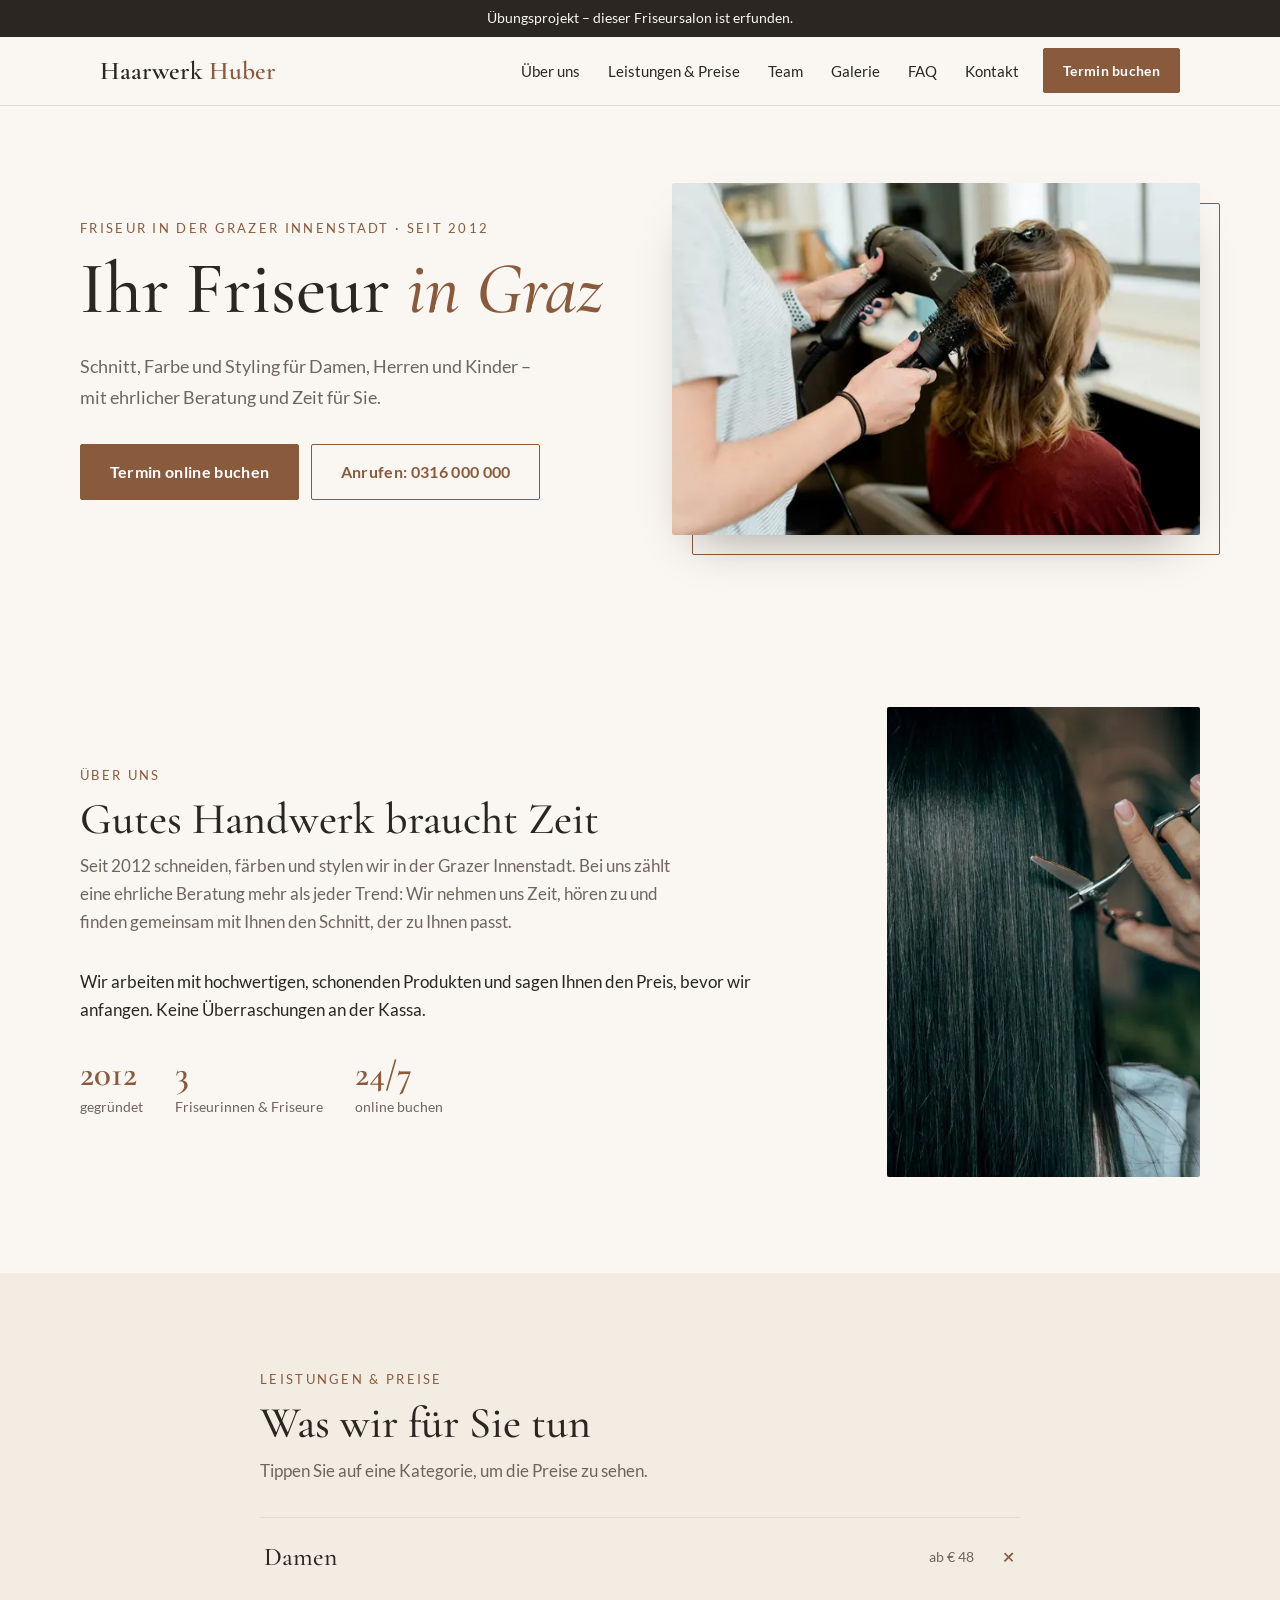
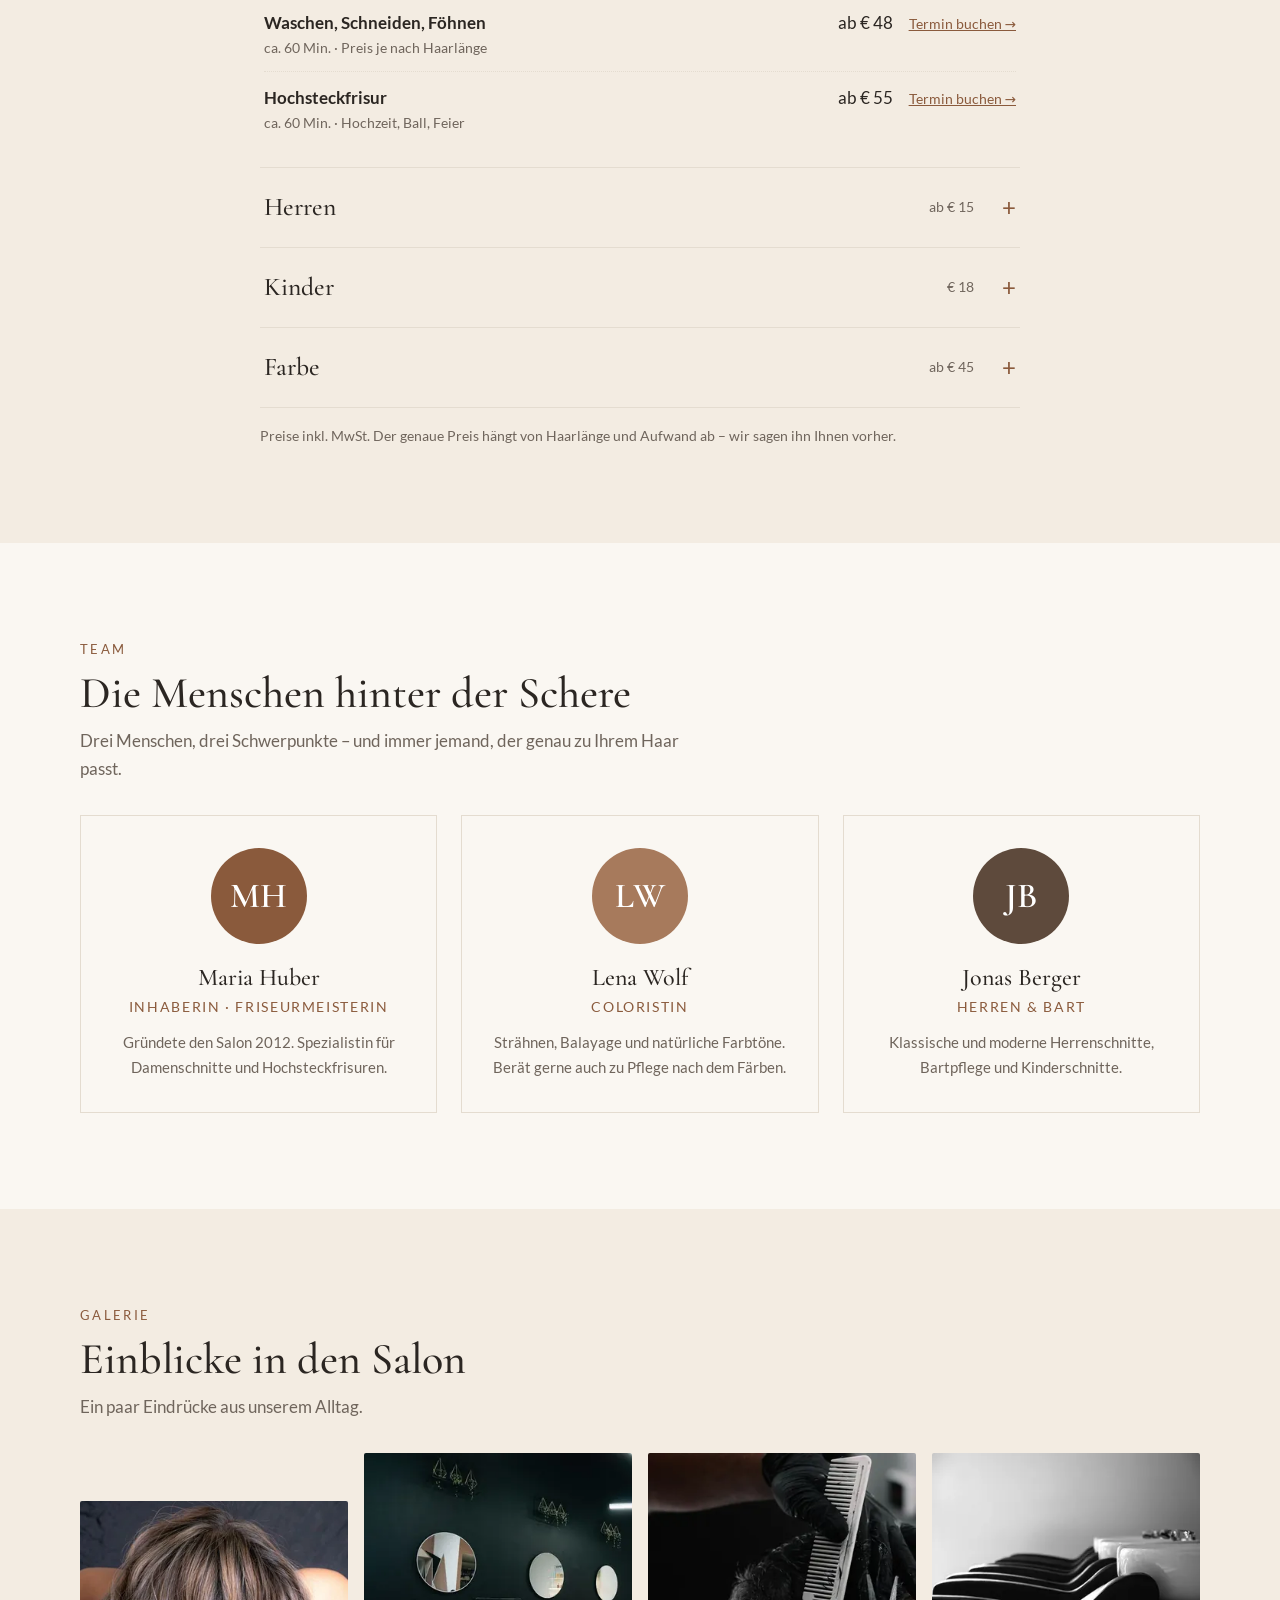
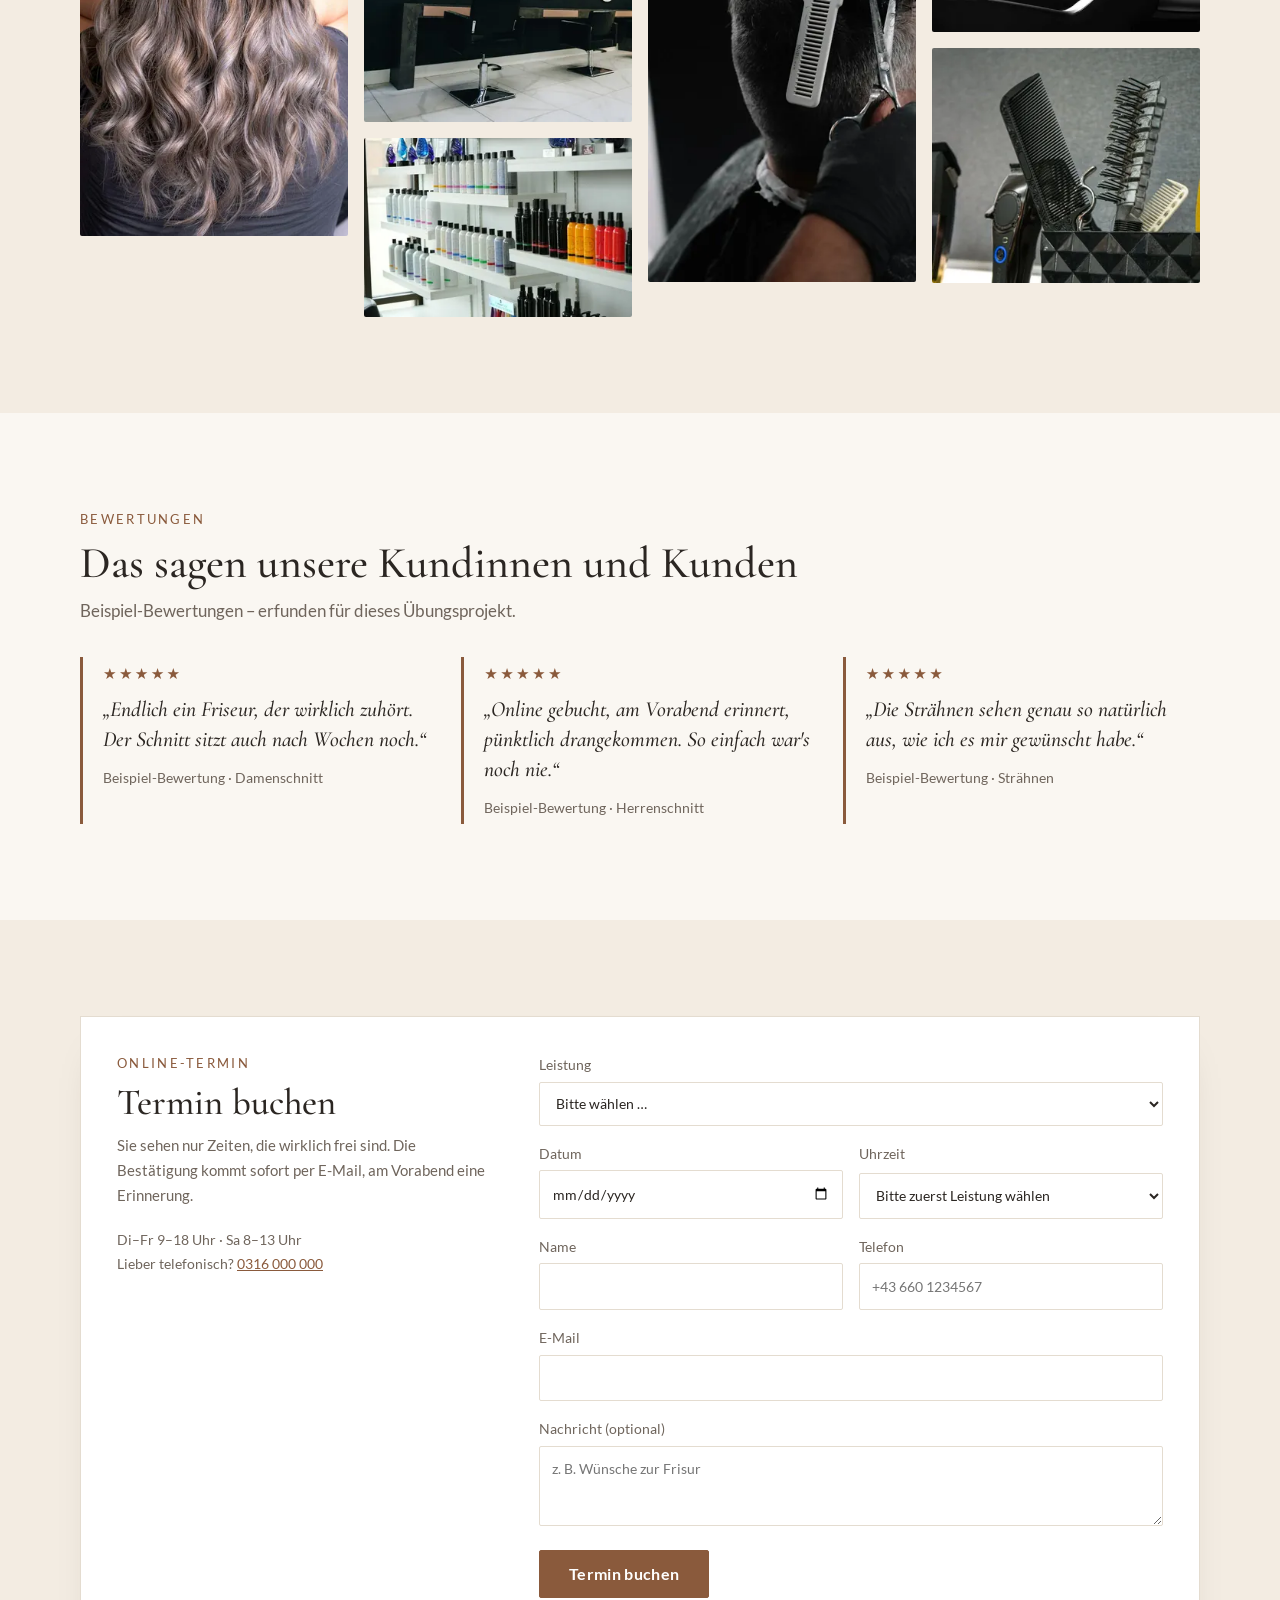
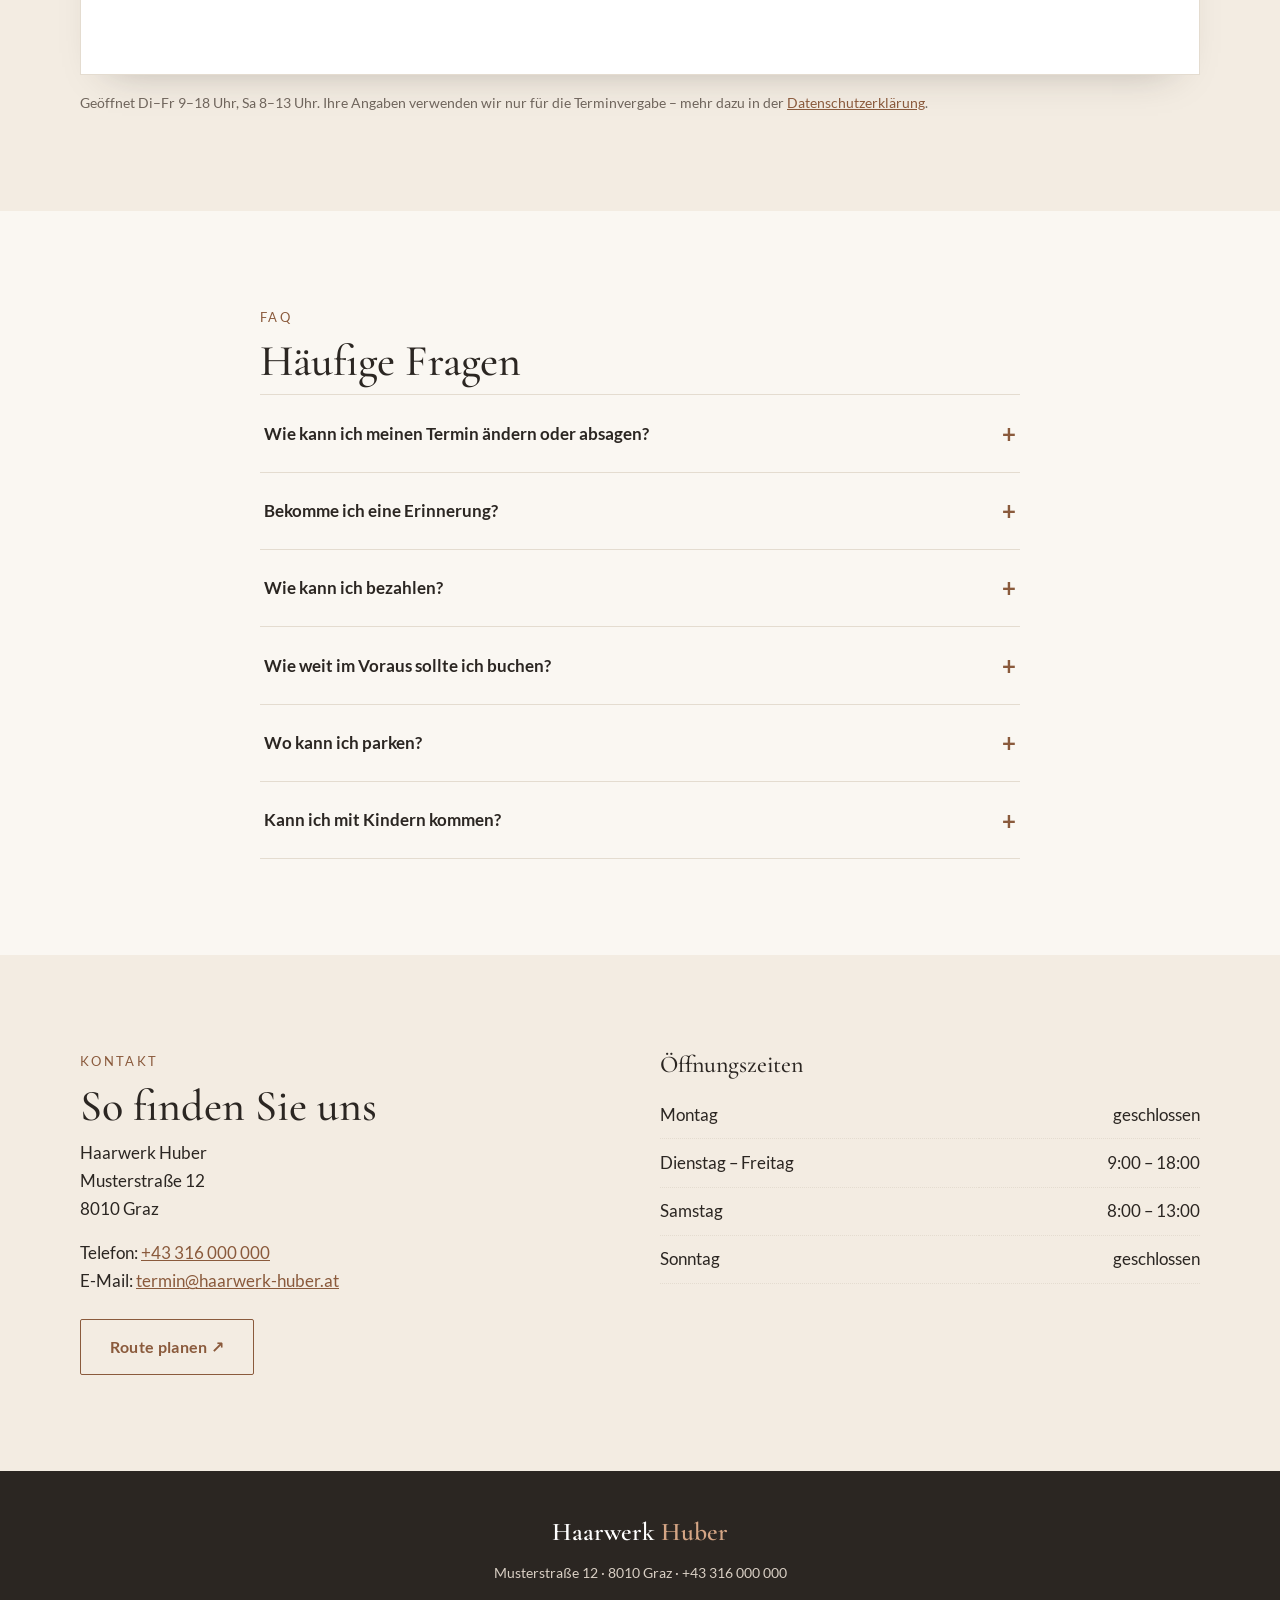
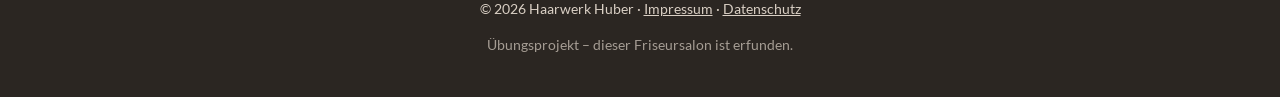
==== index.html @ efba08bb "SEO basics: structured data (HairSalon), Open Graph preview, sitemap, robots, WebP images - schema.o" ====
<!DOCTYPE html>
<html lang="de">
<head>
  <meta charset="UTF-8">
  <meta name="viewport" content="width=device-width, initial-scale=1.0">
  <title>Haarwerk Huber – Friseur in Graz | Termin online buchen</title>
  <meta name="description" content="Friseur in der Grazer Innenstadt für Damen, Herren und Kinder: Schnitt, Farbe, Styling. Freie Termine sofort sehen und online buchen.">
  <!-- Übungsprojekt: Google soll den erfundenen Salon NICHT in die Suche aufnehmen. Für einen echten Kunden diese Zeile löschen. -->
  <meta name="robots" content="noindex">
  <link rel="canonical" href="https://haarwerk-huber.vercel.app/">
  <meta name="theme-color" content="#faf7f2">

  <!-- Link-Vorschau (WhatsApp, Instagram, Facebook, LinkedIn …) -->
  <meta property="og:type" content="website">
  <meta property="og:locale" content="de_AT">
  <meta property="og:site_name" content="Haarwerk Huber">
  <meta property="og:title" content="Haarwerk Huber – Ihr Friseur in Graz">
  <meta property="og:description" content="Schnitt, Farbe und Styling für Damen, Herren und Kinder. Termin online buchen.">
  <meta property="og:url" content="https://haarwerk-huber.vercel.app/">
  <meta property="og:image" content="https://haarwerk-huber.vercel.app/img/og-image.jpg">
  <meta property="og:image:width" content="1200">
  <meta property="og:image:height" content="630">
  <meta property="og:image:alt" content="Haarwerk Huber, Friseur in Graz – Friseurin föhnt einer Kundin die Haare">
  <meta name="twitter:card" content="summary_large_image">

  <!-- Für Google: Was ist das für ein Geschäft? (schema.org "HairSalon") -->
  <script type="application/ld+json">
{
  "@context": "https://schema.org",
  "@type": "HairSalon",
  "name": "Haarwerk Huber",
  "description": "Friseur in der Grazer Innenstadt für Damen, Herren und Kinder: Schnitt, Farbe, Styling. Termin online buchen.",
  "url": "https://haarwerk-huber.vercel.app/",
  "image": "https://haarwerk-huber.vercel.app/img/og-image.jpg",
  "logo": "https://haarwerk-huber.vercel.app/apple-touch-icon.png",
  "telephone": "+43 316 000 000",
  "email": "termin@haarwerk-huber.at",
  "priceRange": "€€",
  "currenciesAccepted": "EUR",
  "paymentAccepted": "Bargeld, Bankomatkarte, Kreditkarte",
  "foundingDate": "2012",
  "address": {
    "@type": "PostalAddress",
    "streetAddress": "Musterstraße 12",
    "postalCode": "8010",
    "addressLocality": "Graz",
    "addressRegion": "Steiermark",
    "addressCountry": "AT"
  },
  "openingHoursSpecification": [
    {
      "@type": "OpeningHoursSpecification",
      "dayOfWeek": [
        "Tuesday",
        "Wednesday",
        "Thursday",
        "Friday"
      ],
      "opens": "09:00",
      "closes": "18:00"
    },
    {
      "@type": "OpeningHoursSpecification",
      "dayOfWeek": "Saturday",
      "opens": "08:00",
      "closes": "13:00"
    }
  ],
  "potentialAction": {
    "@type": "ReserveAction",
    "target": "https://haarwerk-huber.vercel.app/#termin",
    "name": "Termin online buchen"
  }
}
  </script>
  <link rel="preload" href="fonts/cormorant-garamond-latin-500-normal.woff2" as="font" type="font/woff2" crossorigin>
  <script>document.documentElement.classList.add('js');</script>
  <link rel="icon" href="favicon.svg" type="image/svg+xml">
  <link rel="apple-touch-icon" href="apple-touch-icon.png">
  <link rel="stylesheet" href="style.css">
</head>
<body>

  <div class="notice">Übungsprojekt – dieser Friseursalon ist erfunden.</div>

  <header class="site-header">
    <div class="inner">
      <a class="logo" href="#top">Haarwerk <span>Huber</span></a>
      <nav class="site-nav" id="site-nav" aria-label="Hauptmenü">
        <ul>
          <li><a href="#ueber-uns">Über uns</a></li>
          <li><a href="#preise">Leistungen &amp; Preise</a></li>
          <li><a href="#team">Team</a></li>
          <li><a href="#galerie">Galerie</a></li>
          <li><a href="#faq">FAQ</a></li>
          <li><a href="#kontakt">Kontakt</a></li>
        </ul>
      </nav>
      <button class="menu-toggle" type="button" aria-controls="site-nav" aria-expanded="false" aria-label="Menü öffnen">☰</button>
      <a class="button header-cta" href="#termin"><span class="long">Termin buchen</span><span class="short">Buchen</span></a>
    </div>
  </header>

  <main id="top">

    <section class="hero">
      <div class="inner">
        <div>
          <span class="eyebrow" data-intro>Friseur in der Grazer Innenstadt · seit 2012</span>
          <h1 data-intro style="--delay:.1s">Ihr Friseur <em>in Graz</em></h1>
          <p data-intro style="--delay:.2s">Schnitt, Farbe und Styling für Damen, Herren und Kinder – mit ehrlicher Beratung und Zeit für Sie.</p>
          <div class="actions" data-intro style="--delay:.3s">
            <a class="button" href="#termin">Termin online buchen</a>
            <a class="button secondary" href="tel:+43316000000">Anrufen: 0316 000 000</a>
          </div>
        </div>
        <figure class="hero-photo" data-intro style="--delay:.25s">
          <img src="img/hero-1200.webp" srcset="img/hero-600.webp 600w, img/hero-1200.webp 1200w" sizes="(max-width: 860px) 100vw, 540px" alt="Friseurin föhnt einer Kundin die Haare mit der Rundbürste" width="1200" height="801" fetchpriority="high">
        </figure>
      </div>
    </section>

    <section class="section" id="ueber-uns">
      <div class="container split">
        <div>
          <span class="eyebrow" data-reveal>Über uns</span>
          <h2 data-reveal>Gutes Handwerk braucht Zeit</h2>
          <p class="lead">Seit 2012 schneiden, färben und stylen wir in der Grazer Innenstadt. Bei uns zählt eine ehrliche Beratung mehr als jeder Trend: Wir nehmen uns Zeit, hören zu und finden gemeinsam mit Ihnen den Schnitt, der zu Ihnen passt.</p>
          <p>Wir arbeiten mit hochwertigen, schonenden Produkten und sagen Ihnen den Preis, bevor wir anfangen. Keine Überraschungen an der Kassa.</p>
          <div class="facts" data-reveal style="--delay:.1s">
            <div><strong>2012</strong><span>gegründet</span></div>
            <div><strong>3</strong><span>Friseurinnen &amp; Friseure</span></div>
            <div><strong>24/7</strong><span>online buchen</span></div>
          </div>
        </div>
        <img src="img/ueber-uns-800.webp" srcset="img/ueber-uns-400.webp 400w, img/ueber-uns-800.webp 800w" sizes="(max-width: 760px) 280px, 360px" alt="Schere schneidet langes dunkles Haar" width="800" height="1200" loading="lazy" data-reveal style="--delay:.15s">
      </div>
    </section>

    <section class="section alt" id="preise">
      <div class="narrow">
        <span class="eyebrow">Leistungen &amp; Preise</span>
        <h2 data-reveal>Was wir für Sie tun</h2>
        <p class="lead">Tippen Sie auf eine Kategorie, um die Preise zu sehen.</p>
        <div class="accordion" data-reveal>
        <details open>
          <summary>Damen <span class="from">ab € 48</span></summary>
          <div class="panel">
            <div class="price-row">
              <span class="name">Waschen, Schneiden, Föhnen<span class="meta">ca. 60 Min. · Preis je nach Haarlänge</span></span>
              <span class="price">ab € 48</span>
              <a class="book" href="#termin" data-service="Damen – Waschen, Schneiden, Föhnen">Termin buchen →</a>
            </div>
            <div class="price-row">
              <span class="name">Hochsteckfrisur<span class="meta">ca. 60 Min. · Hochzeit, Ball, Feier</span></span>
              <span class="price">ab € 55</span>
              <a class="book" href="#termin" data-service="Hochsteckfrisur">Termin buchen →</a>
            </div>
          </div>
        </details>
        <details>
          <summary>Herren <span class="from">ab € 15</span></summary>
          <div class="panel">
            <div class="price-row">
              <span class="name">Waschen, Schneiden, Styling<span class="meta">ca. 30 Min.</span></span>
              <span class="price">€ 29</span>
              <a class="book" href="#termin" data-service="Herren – Waschen, Schneiden, Styling">Termin buchen →</a>
            </div>
            <div class="price-row">
              <span class="name">Bart trimmen<span class="meta">ca. 15 Min. · Konturen und Pflege</span></span>
              <span class="price">€ 15</span>
              <a class="book" href="#termin" data-service="Bart trimmen">Termin buchen →</a>
            </div>
          </div>
        </details>
        <details>
          <summary>Kinder <span class="from">€ 18</span></summary>
          <div class="panel">
            <div class="price-row">
              <span class="name">Kinderschnitt bis 12 Jahre<span class="meta">ca. 30 Min. · mit viel Geduld</span></span>
              <span class="price">€ 18</span>
              <a class="book" href="#termin" data-service="Kinder bis 12 Jahre">Termin buchen →</a>
            </div>
          </div>
        </details>
        <details>
          <summary>Farbe <span class="from">ab € 45</span></summary>
          <div class="panel">
            <div class="price-row">
              <span class="name">Färben (Ansatz)<span class="meta">ca. 90 Min. · inkl. Pflege</span></span>
              <span class="price">ab € 45</span>
              <a class="book" href="#termin" data-service="Färben (Ansatz)">Termin buchen →</a>
            </div>
            <div class="price-row">
              <span class="name">Strähnen<span class="meta">ca. 120 Min. · Folien- oder Balayage-Technik</span></span>
              <span class="price">ab € 65</span>
              <a class="book" href="#termin" data-service="Strähnen">Termin buchen →</a>
            </div>
          </div>
        </details>
        </div>
        <p class="small">Preise inkl. MwSt. Der genaue Preis hängt von Haarlänge und Aufwand ab – wir sagen ihn Ihnen vorher.</p>
      </div>
    </section>

    <section class="section" id="team">
      <div class="container">
        <span class="eyebrow">Team</span>
        <h2 data-reveal>Die Menschen hinter der Schere</h2>
        <p class="lead">Drei Menschen, drei Schwerpunkte – und immer jemand, der genau zu Ihrem Haar passt.</p>
        <div class="team">
          <article class="member" data-reveal style="--delay:0.00s">
            <div class="avatar" aria-hidden="true">MH</div>
            <h3>Maria Huber</h3>
            <p class="role">Inhaberin · Friseurmeisterin</p>
            <p>Gründete den Salon 2012. Spezialistin für Damenschnitte und Hochsteckfrisuren.</p>
          </article>
          <article class="member" data-reveal style="--delay:0.12s">
            <div class="avatar" aria-hidden="true">LW</div>
            <h3>Lena Wolf</h3>
            <p class="role">Coloristin</p>
            <p>Strähnen, Balayage und natürliche Farbtöne. Berät gerne auch zu Pflege nach dem Färben.</p>
          </article>
          <article class="member" data-reveal style="--delay:0.24s">
            <div class="avatar" aria-hidden="true">JB</div>
            <h3>Jonas Berger</h3>
            <p class="role">Herren &amp; Bart</p>
            <p>Klassische und moderne Herrenschnitte, Bartpflege und Kinderschnitte.</p>
          </article>
        </div>
      </div>
    </section>

    <section class="section alt" id="galerie">
      <div class="container">
        <span class="eyebrow">Galerie</span>
        <h2 data-reveal>Einblicke in den Salon</h2>
        <p class="lead">Ein paar Eindrücke aus unserem Alltag.</p>
        <div class="gallery">
          <figure data-reveal style="--delay:0.0s"><img src="img/galerie-1-700.webp" srcset="img/galerie-1-350.webp 350w, img/galerie-1-700.webp 700w" sizes="(max-width: 640px) 50vw, 270px" alt="Gewellte, gesträhnte Haare von hinten" width="700" height="875" loading="lazy"></figure>
          <figure data-reveal style="--delay:0.1s"><img src="img/galerie-2-700.webp" srcset="img/galerie-2-350.webp 350w, img/galerie-2-700.webp 700w" sizes="(max-width: 640px) 50vw, 270px" alt="Salon mit runden Spiegeln und Friseurstühlen" width="700" height="702" loading="lazy"></figure>
          <figure data-reveal style="--delay:0.2s"><img src="img/galerie-3-700.webp" srcset="img/galerie-3-350.webp 350w, img/galerie-3-700.webp 700w" sizes="(max-width: 640px) 50vw, 270px" alt="Pflegeprodukte im Regal" width="700" height="467" loading="lazy"></figure>
          <figure data-reveal style="--delay:0.0s"><img src="img/galerie-4-700.webp" srcset="img/galerie-4-350.webp 350w, img/galerie-4-700.webp 700w" sizes="(max-width: 640px) 50vw, 270px" alt="Herrenschnitt mit Kamm und Schere" width="700" height="1120" loading="lazy"></figure>
          <figure data-reveal style="--delay:0.1s"><img src="img/galerie-5-700.webp" srcset="img/galerie-5-350.webp 350w, img/galerie-5-700.webp 700w" sizes="(max-width: 640px) 50vw, 270px" alt="Waschbecken im Salon" width="700" height="467" loading="lazy"></figure>
          <figure data-reveal style="--delay:0.2s"><img src="img/galerie-6-700.webp" srcset="img/galerie-6-350.webp 350w, img/galerie-6-700.webp 700w" sizes="(max-width: 640px) 50vw, 270px" alt="Kämme und Bürsten" width="700" height="612" loading="lazy"></figure>
        </div>
      </div>
    </section>

    <section class="section" id="bewertungen">
      <div class="container">
        <span class="eyebrow">Bewertungen</span>
        <h2 data-reveal>Das sagen unsere Kundinnen und Kunden</h2>
        <p class="lead">Beispiel-Bewertungen – erfunden für dieses Übungsprojekt.</p>
        <div class="reviews">
          <figure class="review" data-reveal style="--delay:0.00s">
            <div class="stars" aria-label="5 von 5 Sternen">★★★★★</div>
            <blockquote>„Endlich ein Friseur, der wirklich zuhört. Der Schnitt sitzt auch nach Wochen noch.“</blockquote>
            <figcaption>Beispiel-Bewertung · Damenschnitt</figcaption>
          </figure>
          <figure class="review" data-reveal style="--delay:0.12s">
            <div class="stars" aria-label="5 von 5 Sternen">★★★★★</div>
            <blockquote>„Online gebucht, am Vorabend erinnert, pünktlich drangekommen. So einfach war's noch nie.“</blockquote>
            <figcaption>Beispiel-Bewertung · Herrenschnitt</figcaption>
          </figure>
          <figure class="review" data-reveal style="--delay:0.24s">
            <div class="stars" aria-label="5 von 5 Sternen">★★★★★</div>
            <blockquote>„Die Strähnen sehen genau so natürlich aus, wie ich es mir gewünscht habe.“</blockquote>
            <figcaption>Beispiel-Bewertung · Strähnen</figcaption>
          </figure>
        </div>
      </div>
    </section>

    <section class="section alt">
      <div class="container">
        <div class="booking-card" id="termin">
          <div class="booking-intro">
            <span class="eyebrow">Online-Termin</span>
            <h2>Termin buchen</h2>
            <p class="lead">Sie sehen nur Zeiten, die wirklich frei sind. Die Bestätigung kommt sofort per E-Mail, am Vorabend eine Erinnerung.</p>
            <p class="small">Di–Fr 9–18 Uhr · Sa 8–13 Uhr<br>Lieber telefonisch? <a href="tel:+43316000000">0316 000 000</a></p>
          </div>
      <form id="booking-form">
        <label>Leistung
          <select name="service" required>
            <option value="">Bitte wählen …</option>
            <option>Damen – Waschen, Schneiden, Föhnen</option>
            <option>Herren – Waschen, Schneiden, Styling</option>
            <option>Kinder bis 12 Jahre</option>
            <option>Färben (Ansatz)</option>
            <option>Strähnen</option>
            <option>Bart trimmen</option>
            <option>Hochsteckfrisur</option>
          </select>
        </label>
        <div class="row">
          <label>Datum
            <input type="date" name="date" required>
          </label>
          <label>Uhrzeit
            <select name="time" required><option value="">Bitte wählen …</option></select>
          </label>
        </div>
        <div class="row">
          <label>Name
            <input type="text" name="name" autocomplete="name" required>
          </label>
          <label>Telefon
            <input type="tel" name="phone" autocomplete="tel" inputmode="tel" placeholder="+43 660 1234567" required>
          </label>
        </div>
        <label>E-Mail
          <input type="email" name="email" autocomplete="email" required>
        </label>
        <label>Nachricht (optional)
          <textarea name="message" placeholder="z. B. Wünsche zur Frisur"></textarea>
        </label>
        <label class="hp" aria-hidden="true">Website
          <input type="text" name="website" tabindex="-1" autocomplete="off">
        </label>
        <button type="submit" class="button">Termin buchen</button>
        <p id="form-status" role="status"></p>
      </form>
        </div>
        <p class="small">Geöffnet Di–Fr 9–18 Uhr, Sa 8–13 Uhr. Ihre Angaben verwenden wir nur für die Terminvergabe – mehr dazu in der <a href="datenschutz.html">Datenschutzerklärung</a>.</p>
      </div>
    </section>

    <section class="section" id="faq">
      <div class="narrow">
        <span class="eyebrow">FAQ</span>
        <h2 data-reveal>Häufige Fragen</h2>
        <div class="accordion faq" data-reveal>
        <details>
          <summary>Wie kann ich meinen Termin ändern oder absagen?</summary>
          <div class="panel"><p>In Ihrer Bestätigungs-E-Mail finden Sie einen Link, mit dem Sie den Termin bis 24 Stunden vorher selbst verschieben oder stornieren können. Danach rufen Sie uns bitte an: +43 316 000 000.</p></div>
        </details>
        <details>
          <summary>Bekomme ich eine Erinnerung?</summary>
          <div class="panel"><p>Ja. Am Abend vor Ihrem Termin schicken wir Ihnen eine kurze Erinnerung per E-Mail.</p></div>
        </details>
        <details>
          <summary>Wie kann ich bezahlen?</summary>
          <div class="panel"><p>Bar oder mit Karte (Bankomat, Kreditkarte).</p></div>
        </details>
        <details>
          <summary>Wie weit im Voraus sollte ich buchen?</summary>
          <div class="panel"><p>Für Schnitte reichen meist ein paar Tage. Für Farbe, Strähnen und Hochsteckfrisuren am Samstag buchen Sie am besten ein bis zwei Wochen vorher.</p></div>
        </details>
        <details>
          <summary>Wo kann ich parken?</summary>
          <div class="panel"><p>In der Umgebung gibt es Kurzparkzonen und eine Tiefgarage in wenigen Gehminuten. Mit der Straßenbahn sind Sie in fünf Minuten vom Jakominiplatz bei uns.</p></div>
        </details>
        <details>
          <summary>Kann ich mit Kindern kommen?</summary>
          <div class="panel"><p>Sehr gerne. Kinderschnitte bis 12 Jahre buchen Sie einfach online, wir nehmen uns dafür extra Zeit.</p></div>
        </details>
        </div>
      </div>
    </section>

    <section class="section alt" id="kontakt">
      <div class="container contact">
        <div>
          <span class="eyebrow">Kontakt</span>
          <h2 data-reveal>So finden Sie uns</h2>
          <address>
            <p>Haarwerk Huber<br>Musterstraße 12<br>8010 Graz</p>
            <p style="margin-top:1rem">
              Telefon: <a href="tel:+43316000000">+43 316 000 000</a><br>
              E-Mail: <a href="mailto:termin@haarwerk-huber.at">termin@haarwerk-huber.at</a>
            </p>
          </address>
          <p style="margin-top:1.5rem">
            <a class="button secondary" href="https://www.google.com/maps/search/?api=1&amp;query=Musterstra%C3%9Fe+12+8010+Graz" target="_blank" rel="noopener">Route planen ↗</a>
          </p>
        </div>
        <div id="oeffnungszeiten" data-reveal style="--delay:.1s">
          <h3>Öffnungszeiten</h3>
          <table>
            <tr><td>Montag</td><td>geschlossen</td></tr>
            <tr><td>Dienstag – Freitag</td><td>9:00 – 18:00</td></tr>
            <tr><td>Samstag</td><td>8:00 – 13:00</td></tr>
            <tr><td>Sonntag</td><td>geschlossen</td></tr>
          </table>
        </div>
      </div>
    </section>

  </main>

  <footer class="site-footer">
    <a class="logo" href="#top">Haarwerk <span>Huber</span></a>
    <p>Musterstraße 12 · 8010 Graz · +43 316 000 000</p>
    <p style="margin-top:0.75rem">© 2026 Haarwerk Huber · <a href="impressum.html">Impressum</a> · <a href="datenschutz.html">Datenschutz</a></p>
    <p style="margin-top:0.75rem;opacity:0.7">Übungsprojekt – dieser Friseursalon ist erfunden.</p>
  </footer>

  <script src="shared.js"></script>
  <script>
    // ── Menü (☰) auf dem Handy auf- und zuklappen ──
    const menuButton = document.querySelector('.menu-toggle');
    const nav = document.getElementById('site-nav');
    function setMenu(open) {
      nav.classList.toggle('open', open);
      menuButton.setAttribute('aria-expanded', String(open));
      menuButton.setAttribute('aria-label', open ? 'Menü schließen' : 'Menü öffnen');
      menuButton.textContent = open ? '✕' : '☰';
    }
    menuButton.addEventListener('click', () => setMenu(!nav.classList.contains('open')));
    nav.addEventListener('click', (e) => { if (e.target.closest('a')) setMenu(false); }); // Link gewählt → zu
    document.addEventListener('keydown', (e) => { if (e.key === 'Escape') setMenu(false); });

    // ── Header bekommt beim Scrollen einen Schatten ──
    const header = document.querySelector('.site-header');
    const onScroll = () => header.classList.toggle('scrolled', window.scrollY > 10);
    window.addEventListener('scroll', onScroll, { passive: true });
    onScroll();

    // ── Elemente weich einblenden, sobald sie ins Bild kommen ──
    // IntersectionObserver meldet, wenn ein Element sichtbar wird – ohne bei jedem Scroll-Pixel zu rechnen.
    const revealObserver = new IntersectionObserver((entries) => {
      entries.forEach((entry) => {
        if (entry.isIntersecting) {
          entry.target.classList.add('visible');
          revealObserver.unobserve(entry.target); // nur einmal einblenden
        }
      });
    }, { threshold: 0.12, rootMargin: '0px 0px -40px 0px' });
    document.querySelectorAll('[data-reveal]').forEach((el) => revealObserver.observe(el));
  </script>
  <script>
    const form = document.getElementById('booking-form');
    const status = document.getElementById('form-status');
    const dateInput = form.elements.date;
    const timeSelect = form.elements.time;
    const serviceSelect = form.elements.service;
    const phoneInput = form.elements.phone;

    dateInput.min = todayISO();

    // Freie Uhrzeiten neu laden, wenn Datum oder Leistung (= Dauer) sich ändert
    function updateTimes() {
      if (!serviceSelect.value) {
        timeSelect.innerHTML = '';
        timeSelect.add(new Option('Bitte zuerst Leistung wählen', ''));
        return;
      }
      loadFreeTimes(timeSelect, dateInput.value, { service: serviceSelect.value }, SERVICES[serviceSelect.value]);
    }
    updateTimes();
    dateInput.addEventListener('change', updateTimes);
    serviceSelect.addEventListener('change', updateTimes);

    phoneInput.addEventListener('input', () => phoneInput.setCustomValidity(''));

    form.addEventListener('submit', async (e) => {
      e.preventDefault();
      phoneInput.value = phoneInput.value.trim();
      if (!isValidPhone(phoneInput.value)) {
        phoneInput.setCustomValidity('Bitte eine gültige Telefonnummer eingeben, z. B. +43 660 1234567');
        phoneInput.reportValidity();
        return;
      }
      const button = form.querySelector('button');
      button.disabled = true;
      showStatus(status, '', 'Wird gesendet …');
      try {
        const data = await callBooking('POST', new FormData(form));
        showStatus(status, data.ok ? 'ok' : 'error', data.message);
        if (data.ok) form.reset();
        updateTimes(); // nach Erfolg zurücksetzen, nach "nicht frei" die aktuellen Zeiten zeigen
      } catch (err) {
        showStatus(status, 'error', 'Die Buchung konnte nicht gesendet werden. Bitte rufen Sie uns an: ' + PHONE);
      } finally {
        button.disabled = false;
      }
    });
  </script>
  <script>
    // ── "Termin buchen →" in der Preisliste: Leistung im Formular schon auswählen ──
    document.querySelectorAll('[data-service]').forEach((link) => {
      link.addEventListener('click', () => {
        const select = document.getElementById('booking-form').elements.service;
        select.value = link.dataset.service;
        select.dispatchEvent(new Event('change')); // lädt die freien Zeiten für diese Leistung
      });
    });
  </script>

</body>
</html>
---- style.css ----
/* Haarwerk Huber – gemeinsame Styles für alle Seiten
   Richtung A "warm & klassisch": Creme, Kupfer, Dunkelbraun; Cormorant Garamond + Lato.
   Schriften liegen im Ordner fonts/ (selbst gehostet, keine Verbindung zu Google → DSGVO). */

@font-face { font-family: "Cormorant Garamond"; font-weight: 500; font-style: normal; font-display: swap;
  src: url("fonts/cormorant-garamond-latin-500-normal.woff2") format("woff2"); }
@font-face { font-family: "Cormorant Garamond"; font-weight: 600; font-style: normal; font-display: swap;
  src: url("fonts/cormorant-garamond-latin-600-normal.woff2") format("woff2"); }
@font-face { font-family: "Cormorant Garamond"; font-weight: 500; font-style: italic; font-display: swap;
  src: url("fonts/cormorant-garamond-latin-500-italic.woff2") format("woff2"); }
@font-face { font-family: "Lato"; font-weight: 400; font-style: normal; font-display: swap;
  src: url("fonts/lato-latin-400-normal.woff2") format("woff2"); }
@font-face { font-family: "Lato"; font-weight: 700; font-style: normal; font-display: swap;
  src: url("fonts/lato-latin-700-normal.woff2") format("woff2"); }

:root {
  --bg: #faf7f2;
  --bg-alt: #f3ece2;
  --text: #2b2622;
  --muted: #6f655c;
  --accent: #8a5a3c;
  --accent-dark: #6f4630;
  --line: #e4dcd0;
  --serif: "Cormorant Garamond", Georgia, "Times New Roman", serif;
  --sans: "Lato", system-ui, -apple-system, "Segoe UI", sans-serif;
  --header-h: 4.25rem;
}
* { box-sizing: border-box; margin: 0; padding: 0; }
html { scroll-behavior: smooth; scroll-padding-top: calc(var(--header-h) + 1rem); }
@media (prefers-reduced-motion: reduce) { html { scroll-behavior: auto; } }
body {
  font-family: var(--sans);
  background: var(--bg);
  color: var(--text);
  line-height: 1.65;
  font-size: 1.0625rem;
}
img { max-width: 100%; display: block; }
a { color: var(--accent); }
h1, h2, h3 { font-family: var(--serif); font-weight: 500; line-height: 1.15; }
h2 { font-size: clamp(2rem, 5vw, 2.75rem); color: var(--text); margin-bottom: 0.5rem; }
h3 { font-size: 1.5rem; }
.eyebrow {
  font-family: var(--sans); font-size: 0.8rem; letter-spacing: 0.18em; text-transform: uppercase;
  color: var(--accent); margin-bottom: 0.5rem; display: block;
}
.lead { color: var(--muted); max-width: 38rem; margin-bottom: 2rem; }
.small { color: var(--muted); font-size: 0.9rem; margin-top: 1rem; }

.notice {
  background: var(--text); color: var(--bg); text-align: center;
  font-size: 0.85rem; padding: 0.45rem 1rem;
}

/* ───────── Buttons ───────── */
.button {
  display: inline-block; padding: 0.85rem 1.8rem; min-height: 44px;
  background: var(--accent); color: #fff; text-decoration: none;
  font-family: var(--sans); font-size: 1rem; font-weight: 700; letter-spacing: 0.02em;
  border: 1px solid var(--accent); border-radius: 2px; cursor: pointer;
  transition: background 0.2s, color 0.2s;
}
.button:hover { background: var(--accent-dark); border-color: var(--accent-dark); }
.button.secondary, .button.ghost { background: transparent; color: var(--accent); }
.button.secondary:hover, .button.ghost:hover { background: var(--accent); color: #fff; }
.button.light { background: transparent; color: #fff; border-color: rgba(255,255,255,0.8); }
.button.light:hover { background: #fff; color: var(--text); }
:focus-visible { outline: 2px solid var(--accent); outline-offset: 3px; }

/* ───────── Kopfzeile mit Menü (bleibt oben stehen) ───────── */
.site-header {
  position: sticky; top: 0; z-index: 50; transition: box-shadow 0.3s;
  background: rgba(250, 247, 242, 0.96);
  border-bottom: 1px solid var(--line);
  backdrop-filter: blur(6px);
}
.site-header .inner {
  max-width: 1120px; margin: 0 auto; padding: 0 1.25rem; height: var(--header-h);
  display: flex; align-items: center; gap: 1.5rem;
}
.site-header.scrolled { box-shadow: 0 6px 20px -10px rgba(43, 38, 34, 0.35); }
.logo { font-family: var(--serif); font-size: 1.6rem; font-weight: 600; color: var(--text); text-decoration: none; white-space: nowrap; }
.logo span { color: var(--accent); }
.site-nav { margin-left: auto; }
.site-nav ul { list-style: none; display: flex; gap: 1.75rem; }
.site-nav a { color: var(--text); text-decoration: none; font-size: 0.95rem; padding: 0.5rem 0; }
.site-nav a:hover { color: var(--accent); }
.header-cta .short { display: none; }
.header-cta { padding: 0.6rem 1.2rem; font-size: 0.9rem; white-space: nowrap; min-height: 0; }
.menu-toggle {
  display: none; margin-left: auto; background: none; border: 1px solid var(--line); border-radius: 2px;
  width: 44px; height: 44px; cursor: pointer; color: var(--text); font-size: 1.4rem; line-height: 1;
}

/* Handy: Menü wird zum Aufklappmenü (☰) */
@media (max-width: 860px) {
  .menu-toggle { display: block; }
  .header-cta { padding: 0.55rem 0.9rem; }
  .site-nav {
    position: absolute; top: var(--header-h); left: 0; right: 0; margin: 0;
    background: var(--bg); border-bottom: 1px solid var(--line);
    box-shadow: 0 12px 24px rgba(43, 38, 34, 0.08);
    display: none;
  }
  .site-nav.open { display: block; }
  .site-nav ul { flex-direction: column; gap: 0; padding: 0.5rem 1.25rem 1rem; }
  .site-nav a { display: block; padding: 0.85rem 0; border-bottom: 1px solid var(--line); font-size: 1.05rem; }
  .site-nav li:last-child a { border-bottom: none; }
}
@media (max-width: 860px) { .site-header .inner { gap: 0.75rem; } }
@media (max-width: 480px) { .logo { font-size: 1.35rem; } .header-cta .long { display: none; } .header-cta .short { display: inline; } }

/* ───────── Hero: Text links, Foto rechts (Foto behält seine Form) ───────── */
.hero { padding: clamp(2.5rem, 6vw, 5rem) 1.25rem; overflow: hidden; }
.hero .inner {
  max-width: 1120px; margin: 0 auto;
  display: grid; grid-template-columns: 1fr 1fr; gap: clamp(2rem, 5vw, 4.5rem); align-items: center;
}
.hero h1 { font-size: clamp(2.8rem, 6.5vw, 4.6rem); font-weight: 500; }
.hero h1 em { font-style: italic; color: var(--accent); }
.hero p { font-size: 1.15rem; max-width: 30rem; margin: 1.25rem 0 2rem; color: var(--muted); }
.hero .actions { display: flex; flex-wrap: wrap; gap: 0.75rem; }
.hero-photo { position: relative; }
.hero-photo img { width: 100%; height: auto; border-radius: 2px; box-shadow: 0 24px 48px -24px rgba(43, 38, 34, 0.45); }
.hero-photo::before { /* versetzter Rahmen hinter dem Foto */
  content: ""; position: absolute; inset: 1.25rem -1.25rem -1.25rem 1.25rem;
  border: 1px solid var(--accent); border-radius: 2px; z-index: -1;
}
.hero .facts { margin-top: 2.5rem; }
@media (max-width: 860px) {
  .hero .inner { grid-template-columns: 1fr; }
  .hero-photo { margin-right: 1.25rem; }
}

/* ───────── Abschnitte ───────── */
.section { padding: clamp(3.5rem, 8vw, 6rem) 1.25rem; }
.section.alt { background: var(--bg-alt); }
.container { max-width: 1120px; margin: 0 auto; }
.narrow { max-width: 760px; margin: 0 auto; }

/* Über uns: Text + Bild nebeneinander */
.split { display: grid; grid-template-columns: 1.4fr 0.6fr; gap: clamp(2rem, 6vw, 5rem); align-items: center; }
.split img { width: 100%; max-width: 360px; height: auto; justify-self: end; border-radius: 2px; }
.facts { display: flex; flex-wrap: wrap; gap: 2rem; margin-top: 2rem; }
.facts strong { display: block; font-family: var(--serif); font-size: 2.2rem; font-weight: 600; color: var(--accent); line-height: 1; }
.facts span { color: var(--muted); font-size: 0.9rem; }
@media (max-width: 760px) { .split { grid-template-columns: 1fr; } .split img { max-width: 280px; justify-self: start; } }

/* Preise: Aufklapp-Liste (details/summary) */
.accordion { border-top: 1px solid var(--line); }
.accordion details { border-bottom: 1px solid var(--line); }
.accordion summary {
  list-style: none; cursor: pointer; min-height: 44px;
  display: flex; align-items: center; justify-content: space-between; gap: 1rem;
  padding: 1.15rem 0.25rem; font-family: var(--serif); font-size: 1.6rem; font-weight: 500;
}
.accordion summary::-webkit-details-marker { display: none; }
.accordion summary::after {
  content: "+"; font-family: var(--sans); font-size: 1.5rem; color: var(--accent);
  transition: transform 0.2s;
}
.accordion details[open] summary::after { transform: rotate(45deg); }
.accordion summary .from { font-family: var(--sans); font-size: 0.9rem; color: var(--muted); margin-left: auto; margin-right: 0.75rem; }
.accordion .panel { padding: 0 0.25rem 1.25rem; }
.price-row {
  display: grid; grid-template-columns: 1fr auto auto; align-items: baseline; gap: 0.5rem 1rem;
  padding: 0.75rem 0; border-bottom: 1px dotted var(--line);
}
.price-row:last-child { border-bottom: none; }
.price-row .name { font-weight: 700; }
.price-row .meta { display: block; color: var(--muted); font-size: 0.85rem; font-weight: 400; }
.price-row .price { white-space: nowrap; }
.price-row .book { font-size: 0.85rem; white-space: nowrap; }
@media (max-width: 520px) {
  .price-row { grid-template-columns: 1fr auto; }
  .price-row .book { grid-column: 1 / -1; }
}

/* FAQ nutzt dieselbe Aufklapp-Optik, nur kleiner */
.accordion.faq summary { font-family: var(--sans); font-size: 1.05rem; font-weight: 700; }
.accordion.faq .panel p { color: var(--muted); max-width: 44rem; }

/* Team */
.team { display: grid; grid-template-columns: repeat(auto-fit, minmax(220px, 1fr)); gap: 1.5rem; }
.member { background: var(--bg); border: 1px solid var(--line); padding: 2rem 1.5rem; text-align: center; transition: transform 0.3s, box-shadow 0.3s; }
.member:hover { transform: translateY(-4px); box-shadow: 0 16px 32px -20px rgba(43, 38, 34, 0.4); }
.avatar {
  width: 96px; height: 96px; margin: 0 auto 1.25rem; border-radius: 50%;
  display: grid; place-items: center;
  background: var(--accent); color: #fff; font-family: var(--serif); font-size: 2.2rem; font-weight: 600;
}
.member:nth-child(2) .avatar { background: #a77a5c; }
.member:nth-child(3) .avatar { background: #5e4a3c; }
.member .role { color: var(--accent); font-size: 0.85rem; letter-spacing: 0.12em; text-transform: uppercase; margin: 0.25rem 0 0.75rem; }
.member p:last-child { color: var(--muted); font-size: 0.95rem; }

/* Galerie */
.gallery { columns: 4 220px; column-gap: 1rem; }
.gallery figure { break-inside: avoid; margin-bottom: 1rem; overflow: hidden; border-radius: 2px; background: var(--line); }
.gallery img { width: 100%; height: auto; transition: transform 0.6s cubic-bezier(.2,.7,.2,1); }
.gallery figure:hover img { transform: scale(1.04); }
.gallery figure:first-child { margin-top: 3rem; } /* versetzter Start = lockereres Bild */
@media (max-width: 640px) { .gallery { columns: 2; column-gap: 0.75rem; } .gallery figure { margin-bottom: 0.75rem; } .gallery figure:first-child { margin-top: 1.5rem; } }

/* Bewertungen */
.reviews { display: grid; grid-template-columns: repeat(auto-fit, minmax(240px, 1fr)); gap: 1.5rem; }
.review { border-left: 3px solid var(--accent); padding: 0.25rem 0 0.25rem 1.25rem; }
.review blockquote { font-family: var(--serif); font-style: italic; font-size: 1.35rem; line-height: 1.4; }
.review figcaption { color: var(--muted); font-size: 0.9rem; margin-top: 0.75rem; }
.stars { color: var(--accent); letter-spacing: 0.15em; font-size: 0.95rem; margin-bottom: 0.5rem; }

/* Kontakt + Öffnungszeiten */
.contact { display: grid; grid-template-columns: 1fr 1fr; gap: 2.5rem; }
@media (max-width: 700px) { .contact { grid-template-columns: 1fr; } }
.contact h3 { margin-bottom: 0.75rem; }
.contact address { font-style: normal; }

/* ───────── Tabellen, Formular (auch termin.html) ───────── */
table { width: 100%; border-collapse: collapse; }
td { padding: 0.6rem 0; border-bottom: 1px dotted var(--line); }
td:last-child { text-align: right; white-space: nowrap; }
form { display: grid; gap: 1rem; }
.row { display: grid; grid-template-columns: 1fr 1fr; gap: 1rem; }
@media (max-width: 560px) { .row { grid-template-columns: 1fr; } }
label { display: grid; gap: 0.3rem; font-size: 0.9rem; color: var(--muted); }
input, select, textarea {
  font: inherit; color: var(--text); background: #fff; min-height: 44px;
  border: 1px solid var(--line); border-radius: 2px; padding: 0.65rem 0.75rem;
}
input:focus, select:focus, textarea:focus { outline: 2px solid var(--accent); outline-offset: 0; border-color: var(--accent); }
textarea { min-height: 5rem; resize: vertical; }
form button { justify-self: start; margin-top: 0.5rem; }
form button:disabled { opacity: 0.6; cursor: wait; }
.hp { position: absolute; left: -9999px; }
#form-status { min-height: 1.5rem; }
#form-status.ok { color: #2f6b3a; }
#form-status.error { color: #a33a2a; }
.booking-card { background: #fff; border: 1px solid var(--line); padding: clamp(1.5rem, 4vw, 2.25rem); box-shadow: 0 20px 40px -28px rgba(43, 38, 34, 0.35); }
.booking-card { display: grid; grid-template-columns: 0.75fr 1.25fr; gap: clamp(1.5rem, 4vw, 3rem); align-items: start; }
@media (max-width: 860px) { .booking-card { grid-template-columns: 1fr; gap: 0.5rem; } .booking-intro .small { display: none; } }
.booking-card h2 { font-size: clamp(1.9rem, 4vw, 2.3rem); }
.booking-card .lead { margin-bottom: 1.25rem; font-size: 0.95rem; }
#termin.section { padding-top: clamp(2.5rem, 6vw, 4rem); }

/* ───────── Fußzeile ───────── */
.site-footer { background: var(--text); color: #d9cfc4; text-align: center; font-size: 0.9rem; padding: 2.5rem 1.25rem; }
.site-footer a { color: inherit; }
.site-footer .logo { color: #fff; display: inline-block; margin-bottom: 0.5rem; }
.site-footer .logo span { color: #d4a585; } /* hellerer Kupferton: genug Kontrast auf Dunkelbraun */

/* ───────── Unterseiten (termin.html, Impressum, Datenschutz) ───────── */
header.small-header { text-align: center; padding: 2.5rem 1.5rem 2rem; border-bottom: 1px solid var(--line); }
header.small-header h1 { font-size: clamp(2.2rem, 5vw, 3rem); font-weight: 600; }
header.small-header a { color: inherit; text-decoration: none; }
header.small-header p { color: var(--muted); margin-top: 0.25rem; }
/* nur auf den Unterseiten (body class="subpage"), nicht auf der Startseite */
.subpage > main { max-width: 760px; margin: 0 auto; padding: 0 1.5rem; }
.subpage > main > section { padding: 3rem 0; }
.subpage > main h2 { font-size: 1.9rem; margin-bottom: 1rem; }
.subpage > footer { text-align: center; font-size: 0.85rem; color: var(--muted); padding: 2rem 1rem 3rem; }
.subpage > footer a { color: inherit; }
.details { width: 100%; margin: 1rem 0 2rem; }
.details td:first-child { color: var(--muted); width: 35%; }
.details td:last-child { text-align: left; white-space: normal; }
.actions { display: flex; flex-wrap: wrap; gap: 0.75rem; }
button.button { font-size: 1rem; }
.hidden { display: none !important; }
#move-form { margin-top: 2rem; }
.badge { display: inline-block; font-size: 0.85rem; padding: 0.15rem 0.6rem; border-radius: 2px; background: var(--line); }
.badge.cancelled { background: #f3d9d4; color: #a33a2a; }
.legal h2 { font-size: 1.5rem; margin: 2rem 0 0.75rem; }
.legal h2:first-child { margin-top: 0; }
.legal p, .legal ul { margin-bottom: 1rem; }
.legal ul { padding-left: 1.25rem; }
.fictional { background: var(--bg-alt); border-left: 3px solid var(--accent); padding: 0.75rem 1rem; font-size: 0.9rem; margin-bottom: 2rem; }

/* ───────── Bewegung ───────── */
/* Aufklappen der Preise/FAQ weich animieren (Chrome/Edge; andere Browser klappen einfach auf) */
:root { interpolate-size: allow-keywords; }
.accordion details::details-content {
  height: 0; overflow: clip;
  transition: height 0.35s ease, content-visibility 0.35s allow-discrete;
}
.accordion details[open]::details-content { height: auto; }

/* Beim Scrollen weich einblenden. Nur wenn JavaScript läuft (Klasse "js" am <html>),
   sonst bleibt alles sichtbar. */
.js [data-reveal] {
  opacity: 0; transform: translateY(28px);
  transition: opacity 0.8s ease, transform 0.8s cubic-bezier(.2,.7,.2,1);
  transition-delay: var(--delay, 0s);
}
.js [data-reveal].visible { opacity: 1; transform: none; }

/* Hero beim Laden: Text und Foto kommen nacheinander */
.js .hero [data-intro] { opacity: 0; transform: translateY(18px); animation: intro 0.9s cubic-bezier(.2,.7,.2,1) forwards; animation-delay: var(--delay, 0s); }
.js .hero .hero-photo[data-intro] { transform: translateY(0) scale(0.97); }
@keyframes intro { to { opacity: 1; transform: none; } }

/* Wer in den Systemeinstellungen "Bewegung reduzieren" an hat, bekommt keine Effekte */
@media (prefers-reduced-motion: reduce) {
  .js [data-reveal], .js .hero [data-intro] { opacity: 1; transform: none; transition: none; animation: none; }
  .gallery img, .member { transition: none; }
  .accordion details::details-content { transition: none; }
}
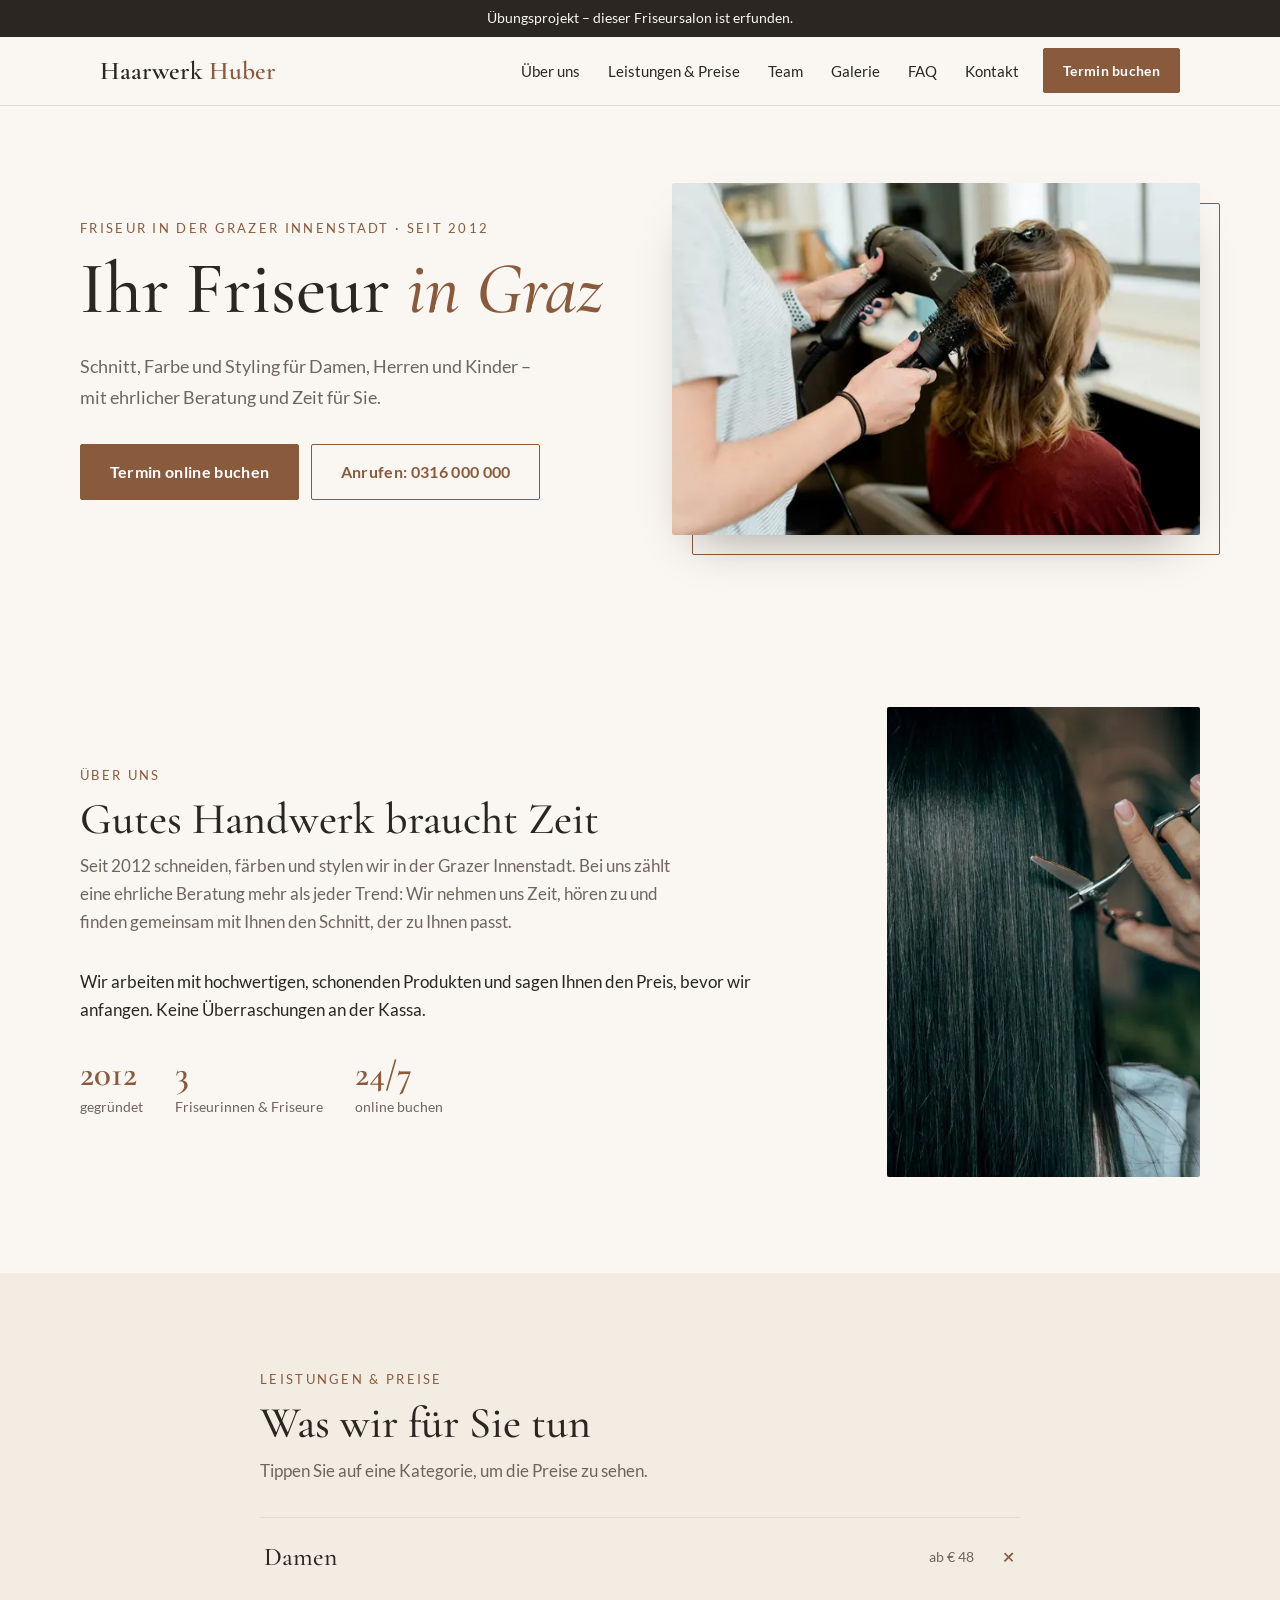
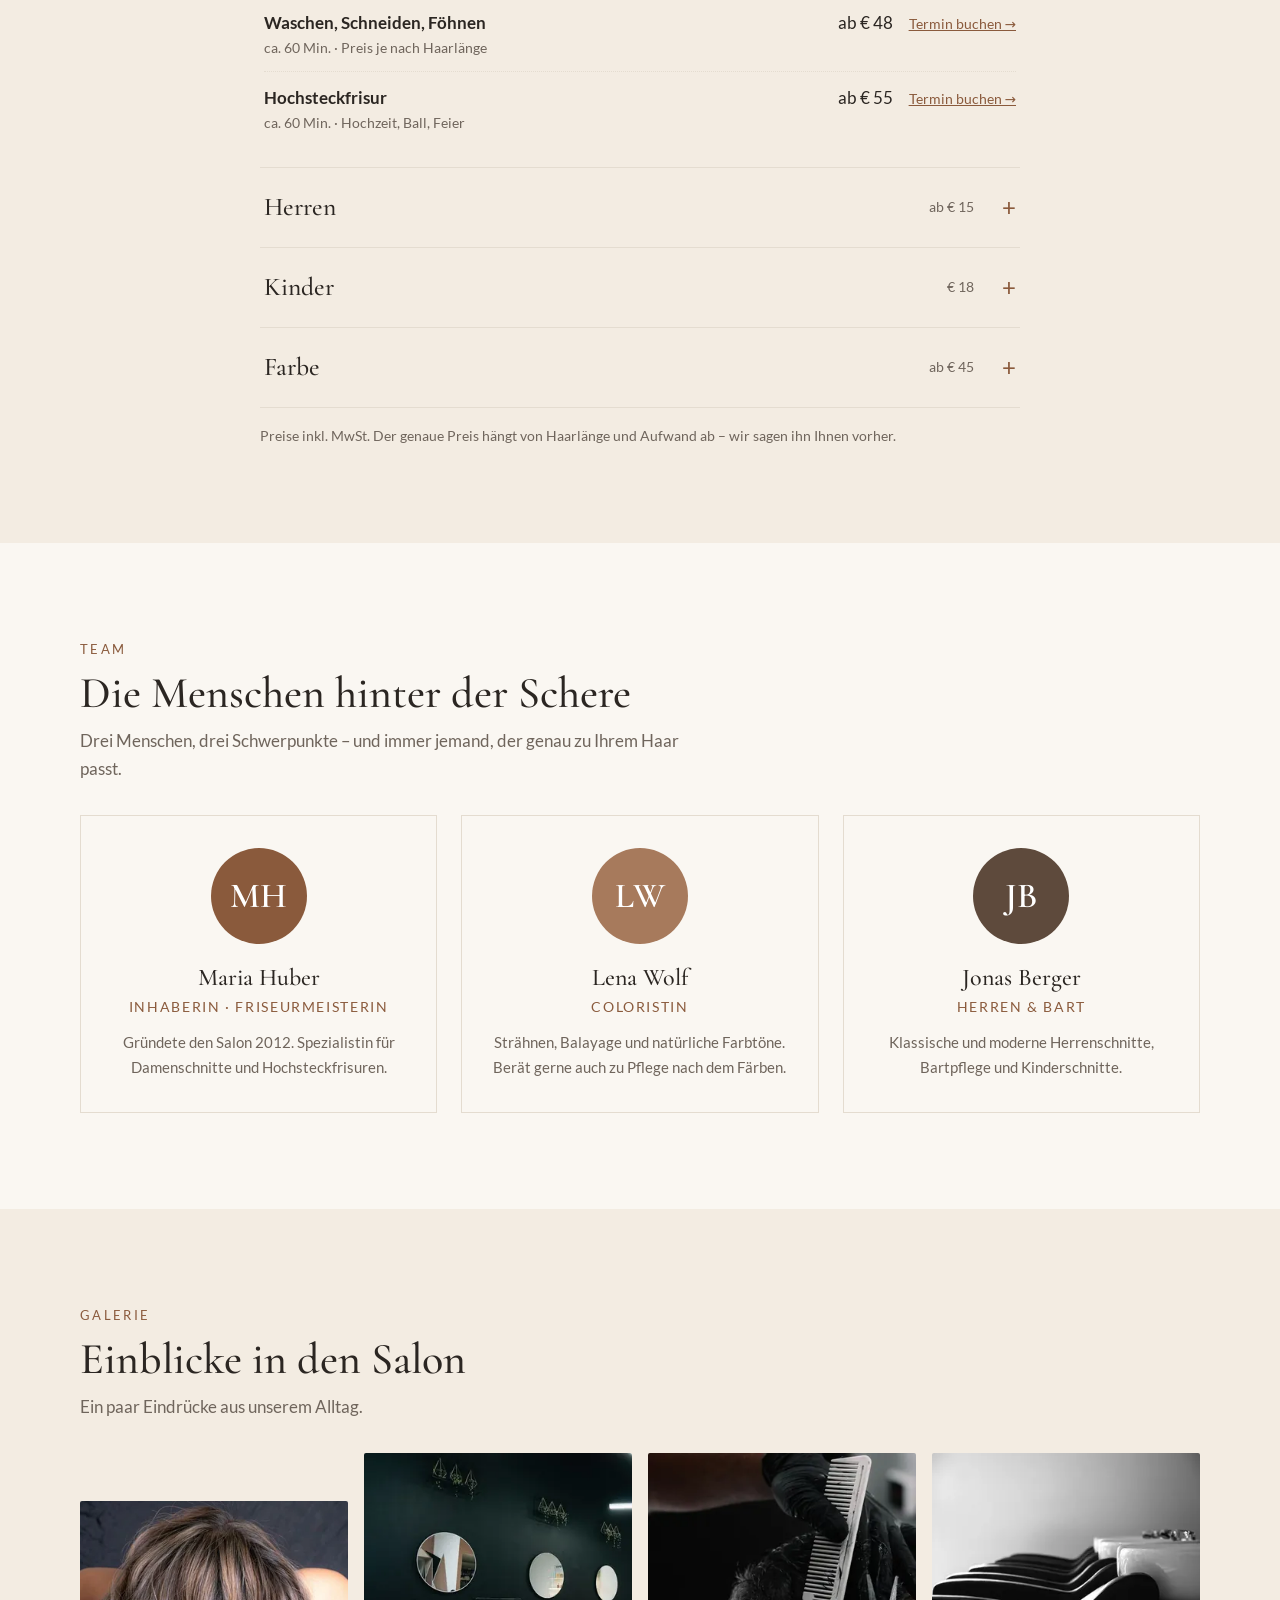
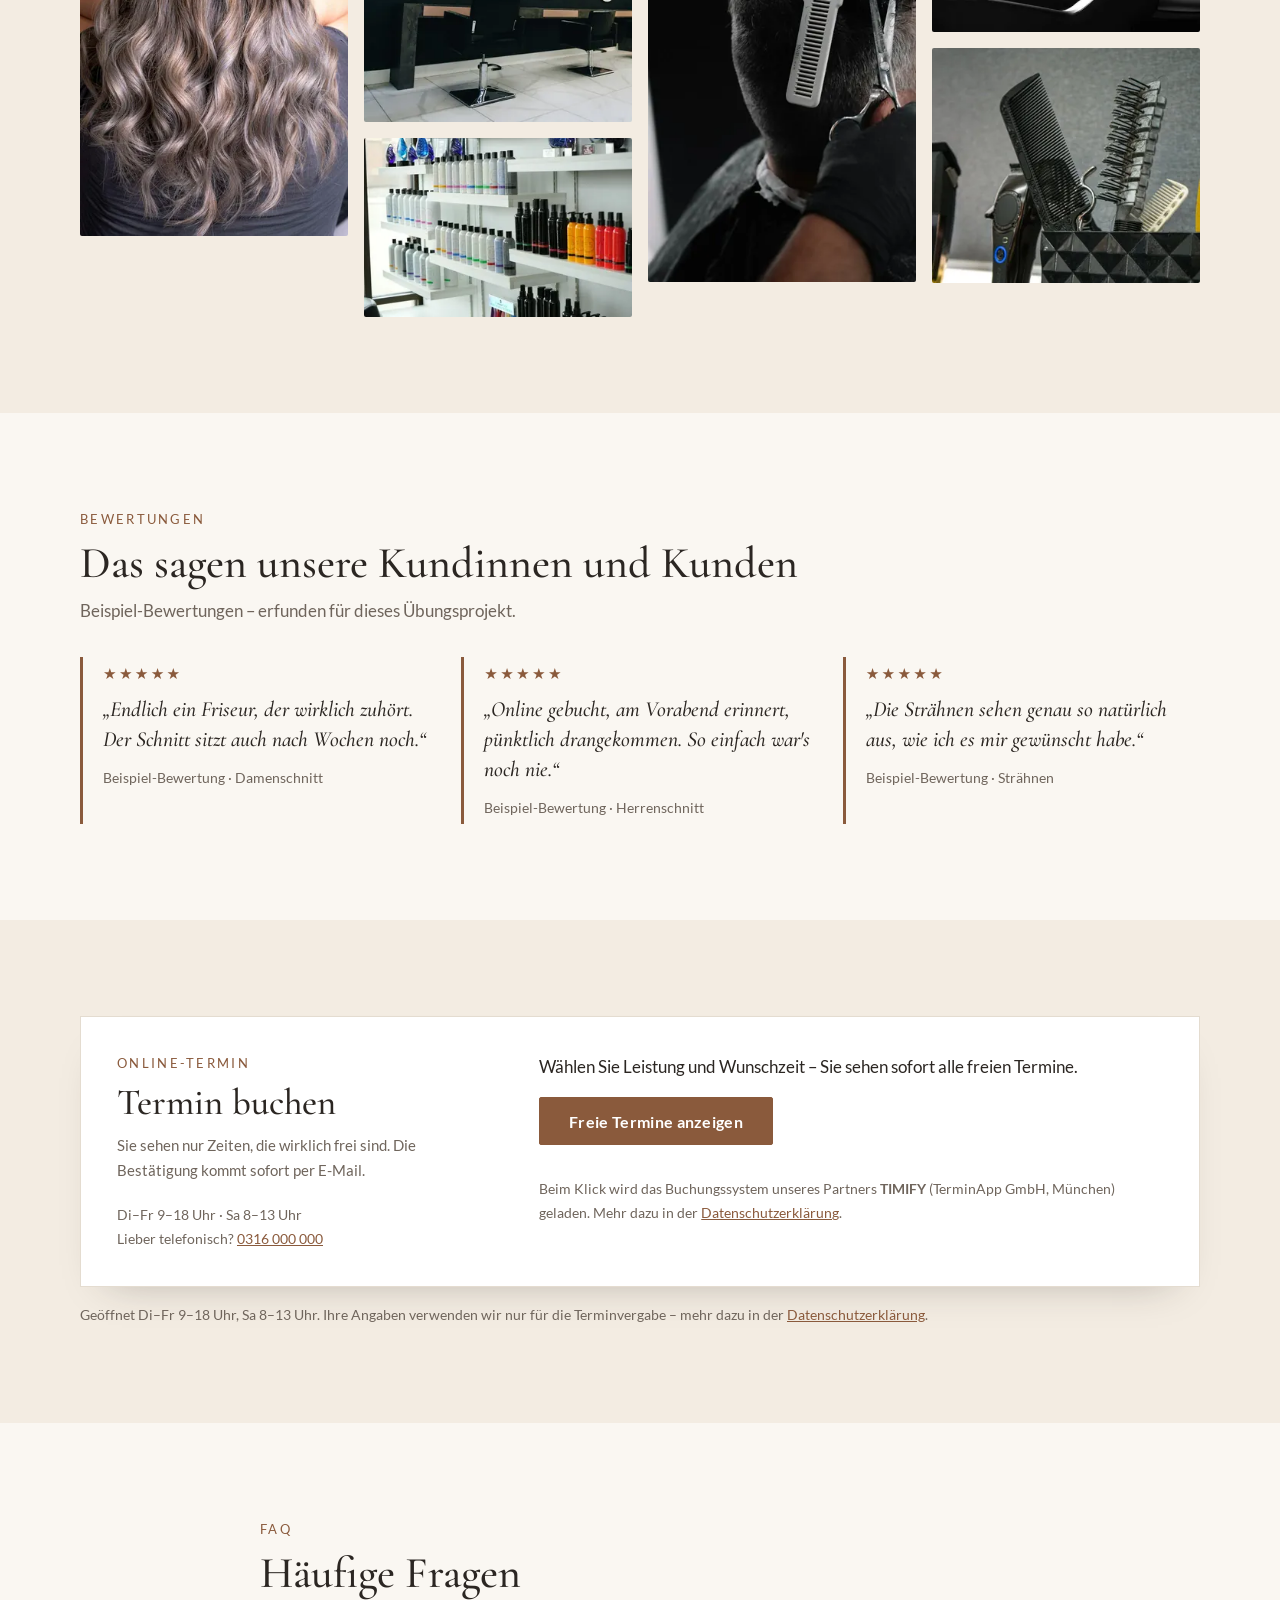
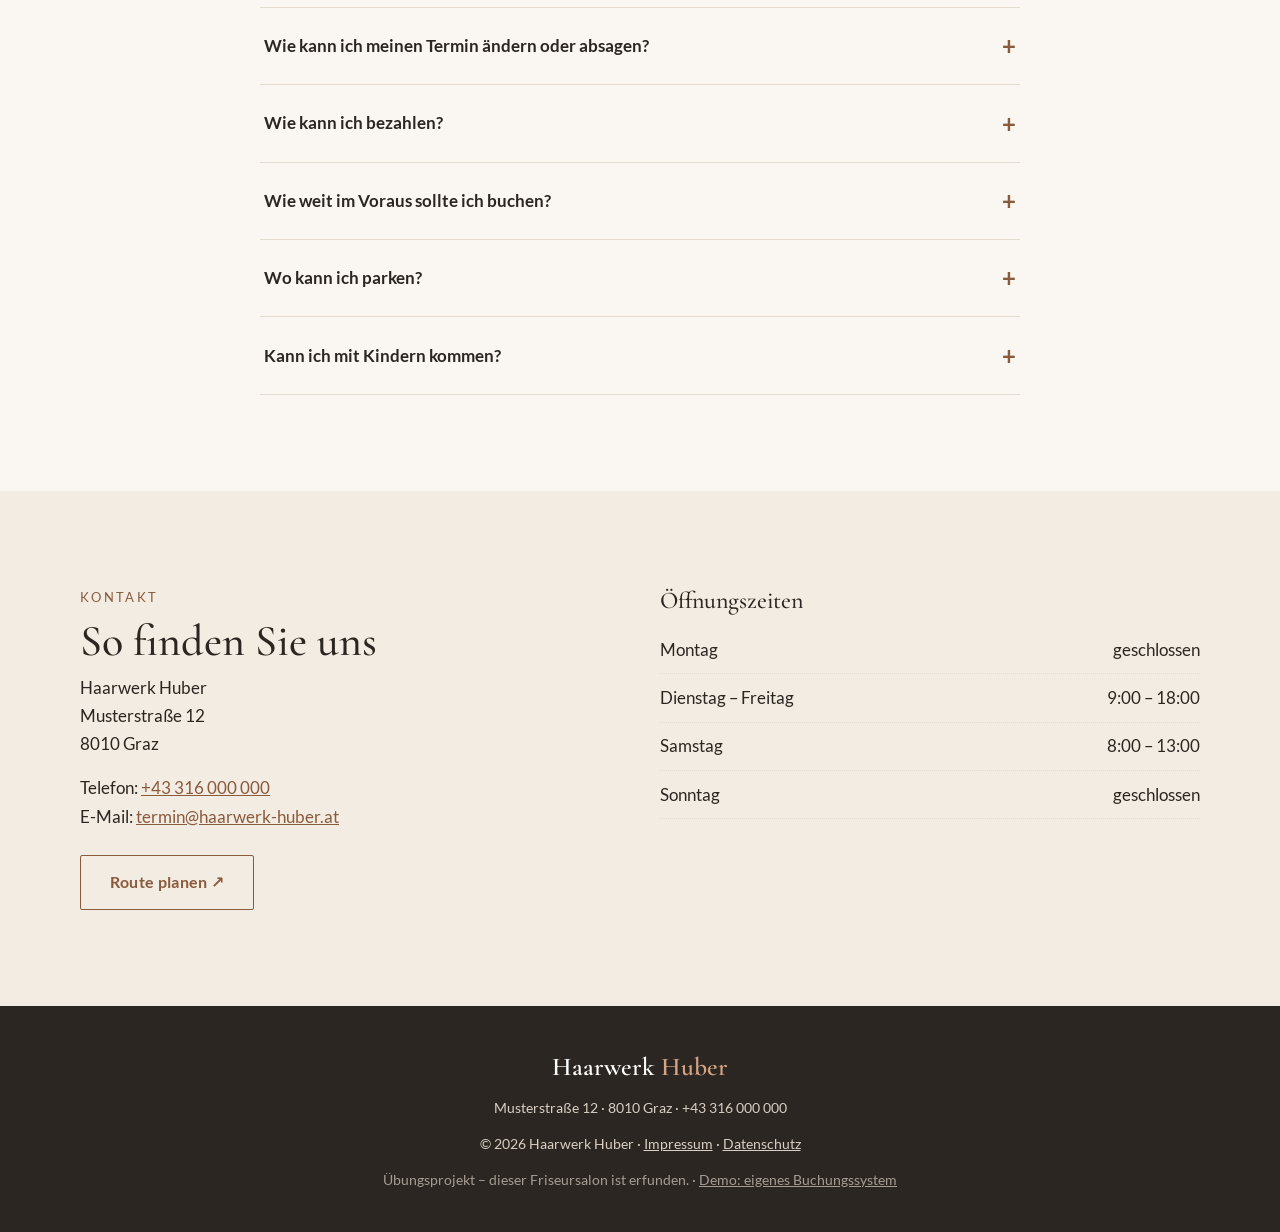
==== commit 42835d74: "Booking via TIMIFY (click-to-load iframe); own Apps Script system moved to eigenes-system.html; Date" ====
--- a/index.html
+++ b/index.html
@@ -7,7 +7,7 @@
   <meta name="description" content="Friseur in der Grazer Innenstadt für Damen, Herren und Kinder: Schnitt, Farbe, Styling. Freie Termine sofort sehen und online buchen.">
   <!-- Übungsprojekt: Google soll den erfundenen Salon NICHT in die Suche aufnehmen. Für einen echten Kunden diese Zeile löschen. -->
   <meta name="robots" content="noindex">
-  <link rel="canonical" href="https://haarwerk-huber.vercel.app/">
+  <link rel="canonical" href="https://haarwerk-huber.pages.dev/">
   <meta name="theme-color" content="#faf7f2">
 
   <!-- Link-Vorschau (WhatsApp, Instagram, Facebook, LinkedIn …) -->
@@ -16,8 +16,8 @@
   <meta property="og:site_name" content="Haarwerk Huber">
   <meta property="og:title" content="Haarwerk Huber – Ihr Friseur in Graz">
   <meta property="og:description" content="Schnitt, Farbe und Styling für Damen, Herren und Kinder. Termin online buchen.">
-  <meta property="og:url" content="https://haarwerk-huber.vercel.app/">
-  <meta property="og:image" content="https://haarwerk-huber.vercel.app/img/og-image.jpg">
+  <meta property="og:url" content="https://haarwerk-huber.pages.dev/">
+  <meta property="og:image" content="https://haarwerk-huber.pages.dev/img/og-image.jpg">
   <meta property="og:image:width" content="1200">
   <meta property="og:image:height" content="630">
   <meta property="og:image:alt" content="Haarwerk Huber, Friseur in Graz – Friseurin föhnt einer Kundin die Haare">
@@ -30,9 +30,9 @@
   "@type": "HairSalon",
   "name": "Haarwerk Huber",
   "description": "Friseur in der Grazer Innenstadt für Damen, Herren und Kinder: Schnitt, Farbe, Styling. Termin online buchen.",
-  "url": "https://haarwerk-huber.vercel.app/",
-  "image": "https://haarwerk-huber.vercel.app/img/og-image.jpg",
-  "logo": "https://haarwerk-huber.vercel.app/apple-touch-icon.png",
+  "url": "https://haarwerk-huber.pages.dev/",
+  "image": "https://haarwerk-huber.pages.dev/img/og-image.jpg",
+  "logo": "https://haarwerk-huber.pages.dev/apple-touch-icon.png",
   "telephone": "+43 316 000 000",
   "email": "termin@haarwerk-huber.at",
   "priceRange": "€€",
@@ -68,15 +68,17 @@
   ],
   "potentialAction": {
     "@type": "ReserveAction",
-    "target": "https://haarwerk-huber.vercel.app/#termin",
+    "target": "https://haarwerk-huber.pages.dev/#termin",
     "name": "Termin online buchen"
   }
 }
   </script>
   <link rel="preload" href="fonts/cormorant-garamond-latin-500-normal.woff2" as="font" type="font/woff2" crossorigin>
   <script>document.documentElement.classList.add('js');</script>
-  <link rel="icon" href="favicon.svg" type="image/svg+xml">
-  <link rel="apple-touch-icon" href="apple-touch-icon.png">
+  <link rel="icon" href="favicon.ico?v=2" sizes="any">
+  <link rel="icon" href="favicon-32.png?v=2" type="image/png" sizes="32x32">
+  <link rel="apple-touch-icon" href="apple-touch-icon.png?v=2">
+  <link rel="manifest" href="site.webmanifest?v=2">
   <link rel="stylesheet" href="style.css">
 </head>
 <body>
@@ -278,50 +280,15 @@
           <div class="booking-intro">
             <span class="eyebrow">Online-Termin</span>
             <h2>Termin buchen</h2>
-            <p class="lead">Sie sehen nur Zeiten, die wirklich frei sind. Die Bestätigung kommt sofort per E-Mail, am Vorabend eine Erinnerung.</p>
+            <p class="lead">Sie sehen nur Zeiten, die wirklich frei sind. Die Bestätigung kommt sofort per E-Mail.</p>
             <p class="small">Di–Fr 9–18 Uhr · Sa 8–13 Uhr<br>Lieber telefonisch? <a href="tel:+43316000000">0316 000 000</a></p>
           </div>
-      <form id="booking-form">
-        <label>Leistung
-          <select name="service" required>
-            <option value="">Bitte wählen …</option>
-            <option>Damen – Waschen, Schneiden, Föhnen</option>
-            <option>Herren – Waschen, Schneiden, Styling</option>
-            <option>Kinder bis 12 Jahre</option>
-            <option>Färben (Ansatz)</option>
-            <option>Strähnen</option>
-            <option>Bart trimmen</option>
-            <option>Hochsteckfrisur</option>
-          </select>
-        </label>
-        <div class="row">
-          <label>Datum
-            <input type="date" name="date" required>
-          </label>
-          <label>Uhrzeit
-            <select name="time" required><option value="">Bitte wählen …</option></select>
-          </label>
-        </div>
-        <div class="row">
-          <label>Name
-            <input type="text" name="name" autocomplete="name" required>
-          </label>
-          <label>Telefon
-            <input type="tel" name="phone" autocomplete="tel" inputmode="tel" placeholder="+43 660 1234567" required>
-          </label>
-        </div>
-        <label>E-Mail
-          <input type="email" name="email" autocomplete="email" required>
-        </label>
-        <label>Nachricht (optional)
-          <textarea name="message" placeholder="z. B. Wünsche zur Frisur"></textarea>
-        </label>
-        <label class="hp" aria-hidden="true">Website
-          <input type="text" name="website" tabindex="-1" autocomplete="off">
-        </label>
-        <button type="submit" class="button">Termin buchen</button>
-        <p id="form-status" role="status"></p>
-      </form>
+      <div class="timify-box" id="timify-box">
+        <p>Wählen Sie Leistung und Wunschzeit – Sie sehen sofort alle freien Termine.</p>
+        <button type="button" class="button" id="timify-open">Freie Termine anzeigen</button>
+        <p class="small">Beim Klick wird das Buchungssystem unseres Partners <strong>TIMIFY</strong> (TerminApp GmbH, München) geladen.
+          Mehr dazu in der <a href="datenschutz.html#timify">Datenschutzerklärung</a>.</p>
+      </div>
         </div>
         <p class="small">Geöffnet Di–Fr 9–18 Uhr, Sa 8–13 Uhr. Ihre Angaben verwenden wir nur für die Terminvergabe – mehr dazu in der <a href="datenschutz.html">Datenschutzerklärung</a>.</p>
       </div>
@@ -334,11 +301,7 @@
         <div class="accordion faq" data-reveal>
         <details>
           <summary>Wie kann ich meinen Termin ändern oder absagen?</summary>
-          <div class="panel"><p>In Ihrer Bestätigungs-E-Mail finden Sie einen Link, mit dem Sie den Termin bis 24 Stunden vorher selbst verschieben oder stornieren können. Danach rufen Sie uns bitte an: +43 316 000 000.</p></div>
-        </details>
-        <details>
-          <summary>Bekomme ich eine Erinnerung?</summary>
-          <div class="panel"><p>Ja. Am Abend vor Ihrem Termin schicken wir Ihnen eine kurze Erinnerung per E-Mail.</p></div>
+          <div class="panel"><p>Rufen Sie uns einfach an: +43 316 000 000. Bitte sagen Sie spätestens 24 Stunden vorher ab, damit jemand anderer den Termin bekommt.</p></div>
         </details>
         <details>
           <summary>Wie kann ich bezahlen?</summary>
@@ -394,7 +357,7 @@
     <a class="logo" href="#top">Haarwerk <span>Huber</span></a>
     <p>Musterstraße 12 · 8010 Graz · +43 316 000 000</p>
     <p style="margin-top:0.75rem">© 2026 Haarwerk Huber · <a href="impressum.html">Impressum</a> · <a href="datenschutz.html">Datenschutz</a></p>
-    <p style="margin-top:0.75rem;opacity:0.7">Übungsprojekt – dieser Friseursalon ist erfunden.</p>
+    <p style="margin-top:0.75rem;opacity:0.7">Übungsprojekt – dieser Friseursalon ist erfunden. · <a href="eigenes-system.html">Demo: eigenes Buchungssystem</a></p>
   </footer>
 
   <script src="shared.js"></script>
@@ -430,63 +393,24 @@
     }, { threshold: 0.12, rootMargin: '0px 0px -40px 0px' });
     document.querySelectorAll('[data-reveal]').forEach((el) => revealObserver.observe(el));
   </script>
+  
   <script>
-    const form = document.getElementById('booking-form');
-    const status = document.getElementById('form-status');
-    const dateInput = form.elements.date;
-    const timeSelect = form.elements.time;
-    const serviceSelect = form.elements.service;
-    const phoneInput = form.elements.phone;
-
-    dateInput.min = todayISO();
-
-    // Freie Uhrzeiten neu laden, wenn Datum oder Leistung (= Dauer) sich ändert
-    function updateTimes() {
-      if (!serviceSelect.value) {
-        timeSelect.innerHTML = '';
-        timeSelect.add(new Option('Bitte zuerst Leistung wählen', ''));
-        return;
-      }
-      loadFreeTimes(timeSelect, dateInput.value, { service: serviceSelect.value }, SERVICES[serviceSelect.value]);
+    // ── Online-Buchung über TIMIFY ──
+    // Das Widget wird erst beim Klick geladen: vorher geht keine Anfrage an TIMIFY (Datenschutz, Ladezeit).
+    const TIMIFY_URL = 'https://book.timify.com/services?accountId=6af6123b470403a6b71328b6&hideCloseButton=true&locale=de-de';
+    function openTimify() {
+      const box = document.getElementById('timify-box');
+      if (box.querySelector('iframe')) return;
+      const frame = document.createElement('iframe');
+      frame.src = TIMIFY_URL;
+      frame.title = 'Online-Terminbuchung';
+      frame.className = 'timify-frame';
+      box.innerHTML = '';
+      box.appendChild(frame);
     }
-    updateTimes();
-    dateInput.addEventListener('change', updateTimes);
-    serviceSelect.addEventListener('change', updateTimes);
-
-    phoneInput.addEventListener('input', () => phoneInput.setCustomValidity(''));
-
-    form.addEventListener('submit', async (e) => {
-      e.preventDefault();
-      phoneInput.value = phoneInput.value.trim();
-      if (!isValidPhone(phoneInput.value)) {
-        phoneInput.setCustomValidity('Bitte eine gültige Telefonnummer eingeben, z. B. +43 660 1234567');
-        phoneInput.reportValidity();
-        return;
-      }
-      const button = form.querySelector('button');
-      button.disabled = true;
-      showStatus(status, '', 'Wird gesendet …');
-      try {
-        const data = await callBooking('POST', new FormData(form));
-        showStatus(status, data.ok ? 'ok' : 'error', data.message);
-        if (data.ok) form.reset();
-        updateTimes(); // nach Erfolg zurücksetzen, nach "nicht frei" die aktuellen Zeiten zeigen
-      } catch (err) {
-        showStatus(status, 'error', 'Die Buchung konnte nicht gesendet werden. Bitte rufen Sie uns an: ' + PHONE);
-      } finally {
-        button.disabled = false;
-      }
-    });
-  </script>
-  <script>
-    // ── "Termin buchen →" in der Preisliste: Leistung im Formular schon auswählen ──
-    document.querySelectorAll('[data-service]').forEach((link) => {
-      link.addEventListener('click', () => {
-        const select = document.getElementById('booking-form').elements.service;
-        select.value = link.dataset.service;
-        select.dispatchEvent(new Event('change')); // lädt die freien Zeiten für diese Leistung
-      });
-    });
+    document.getElementById('timify-open').addEventListener('click', openTimify);
+    // "Termin buchen" in Preisliste, Menü und Hero: zum Buchungsbereich springen und Widget gleich öffnen
+    document.querySelectorAll('a[href="#termin"]').forEach((link) => link.addEventListener('click', openTimify));
   </script>
 
 </body>
--- a/style.css
+++ b/style.css
@@ -303,3 +303,10 @@
   .gallery img, .member { transition: none; }
   .accordion details::details-content { transition: none; }
 }
+
+/* TIMIFY-Buchung (Startseite): Platzhalter bis zum Klick, danach das eingebettete Widget */
+.timify-box { display: grid; gap: 1rem; align-content: start; }
+.timify-box .button { justify-self: start; }
+.timify-frame { width: 100%; height: 760px; border: 0; background: #fff; }
+@media (max-width: 560px) { .timify-frame { height: 820px; } }
+
